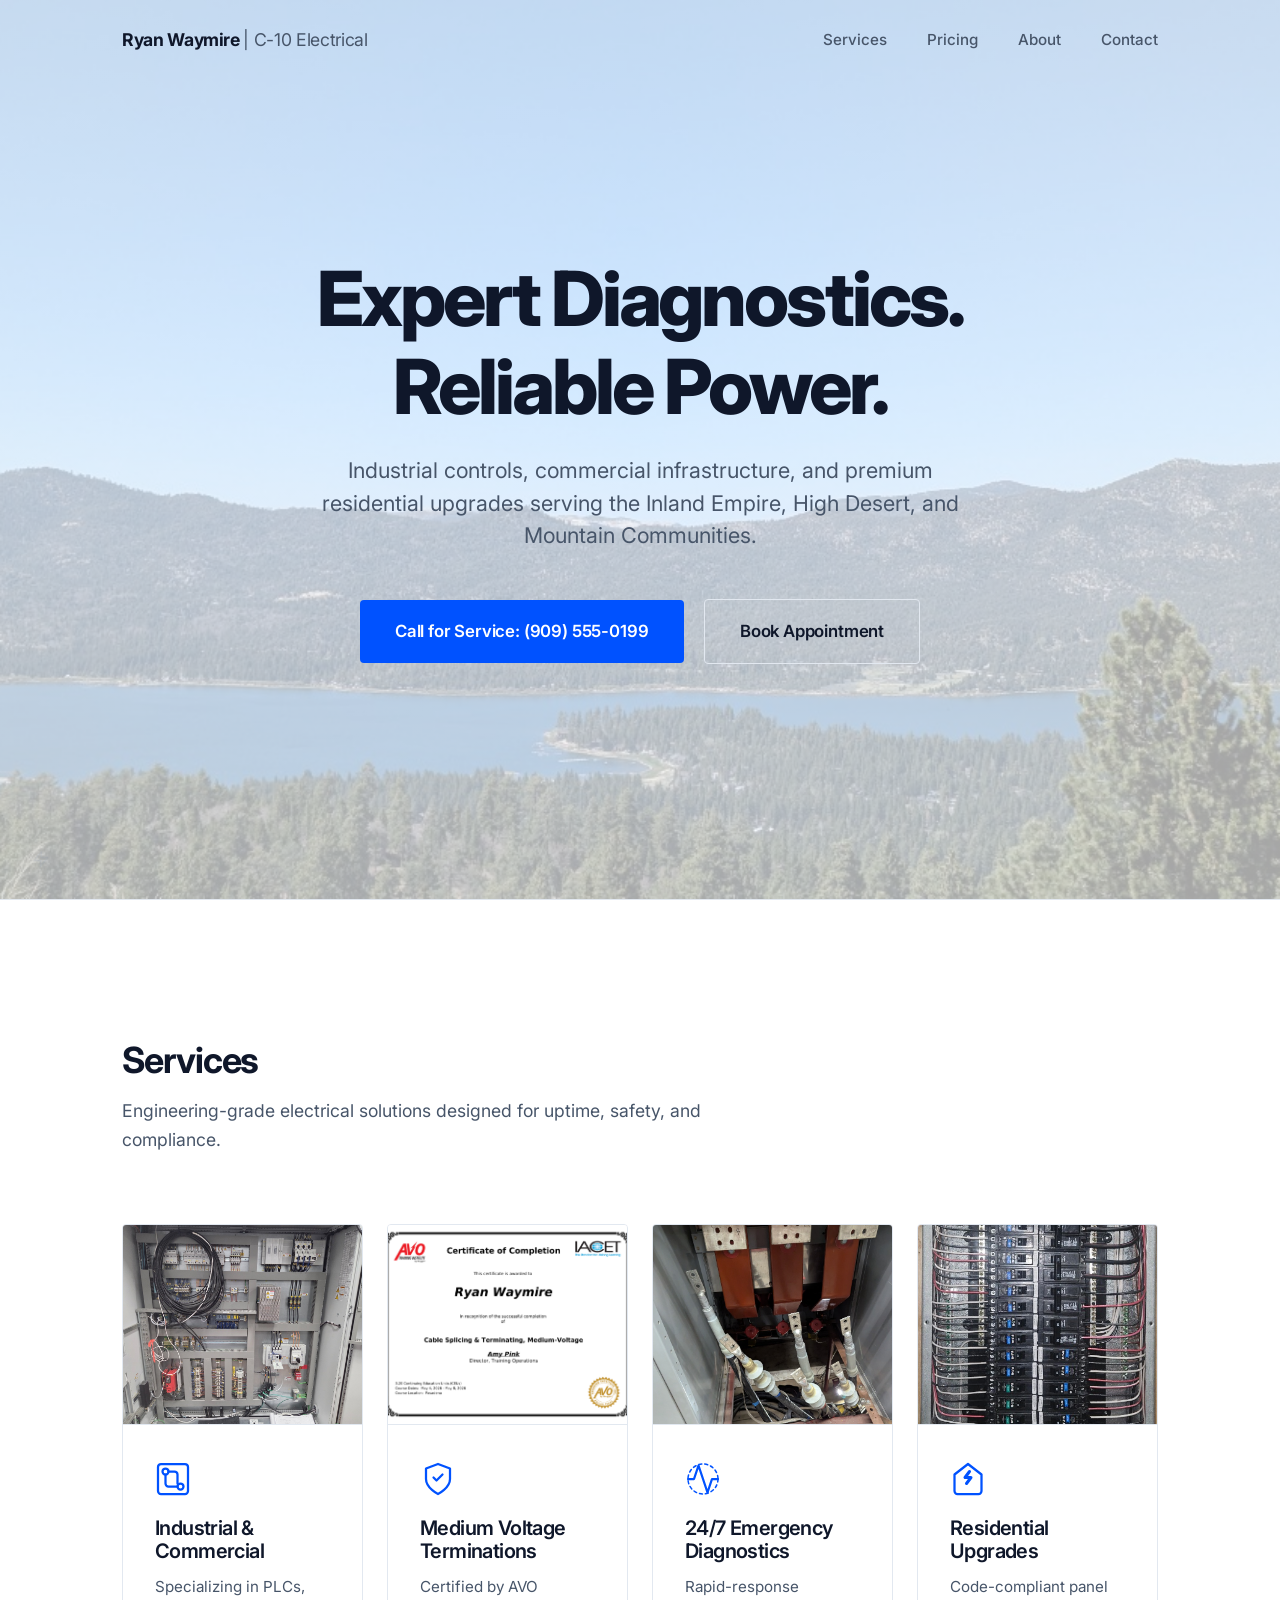
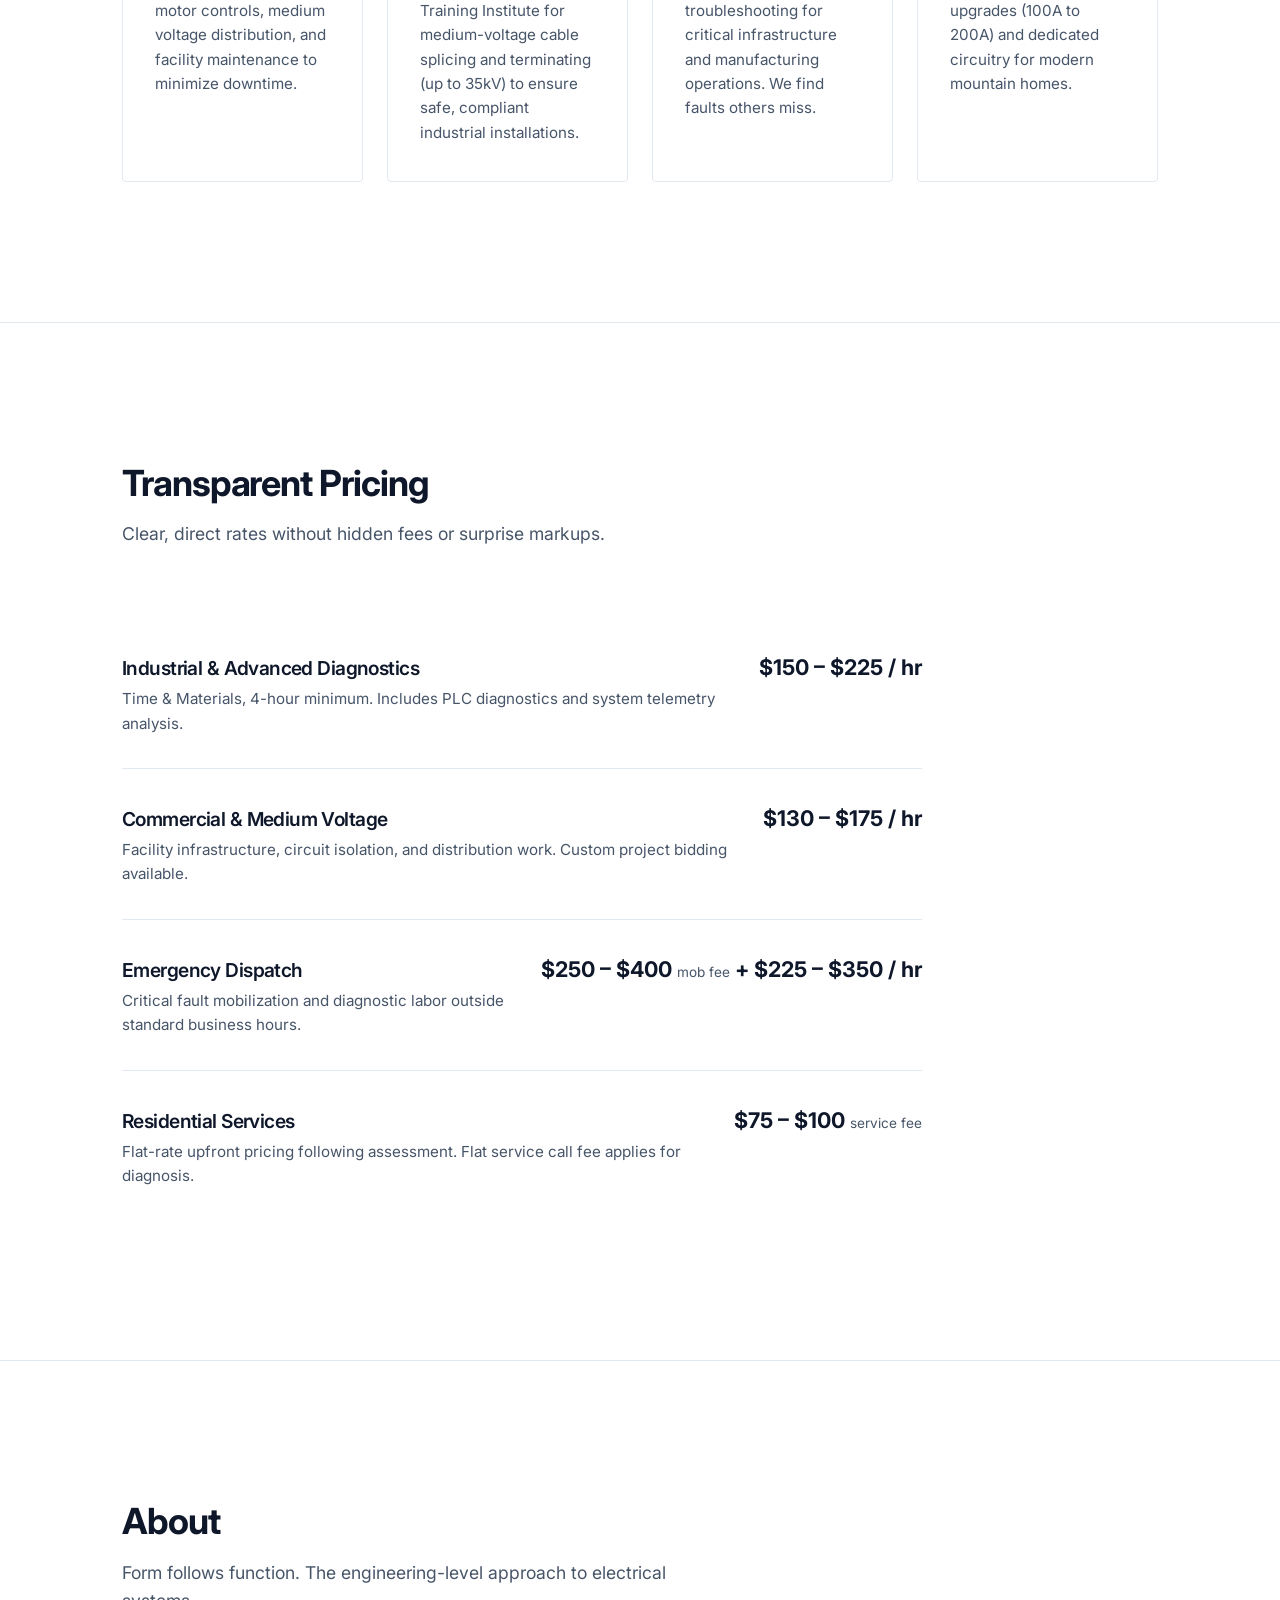
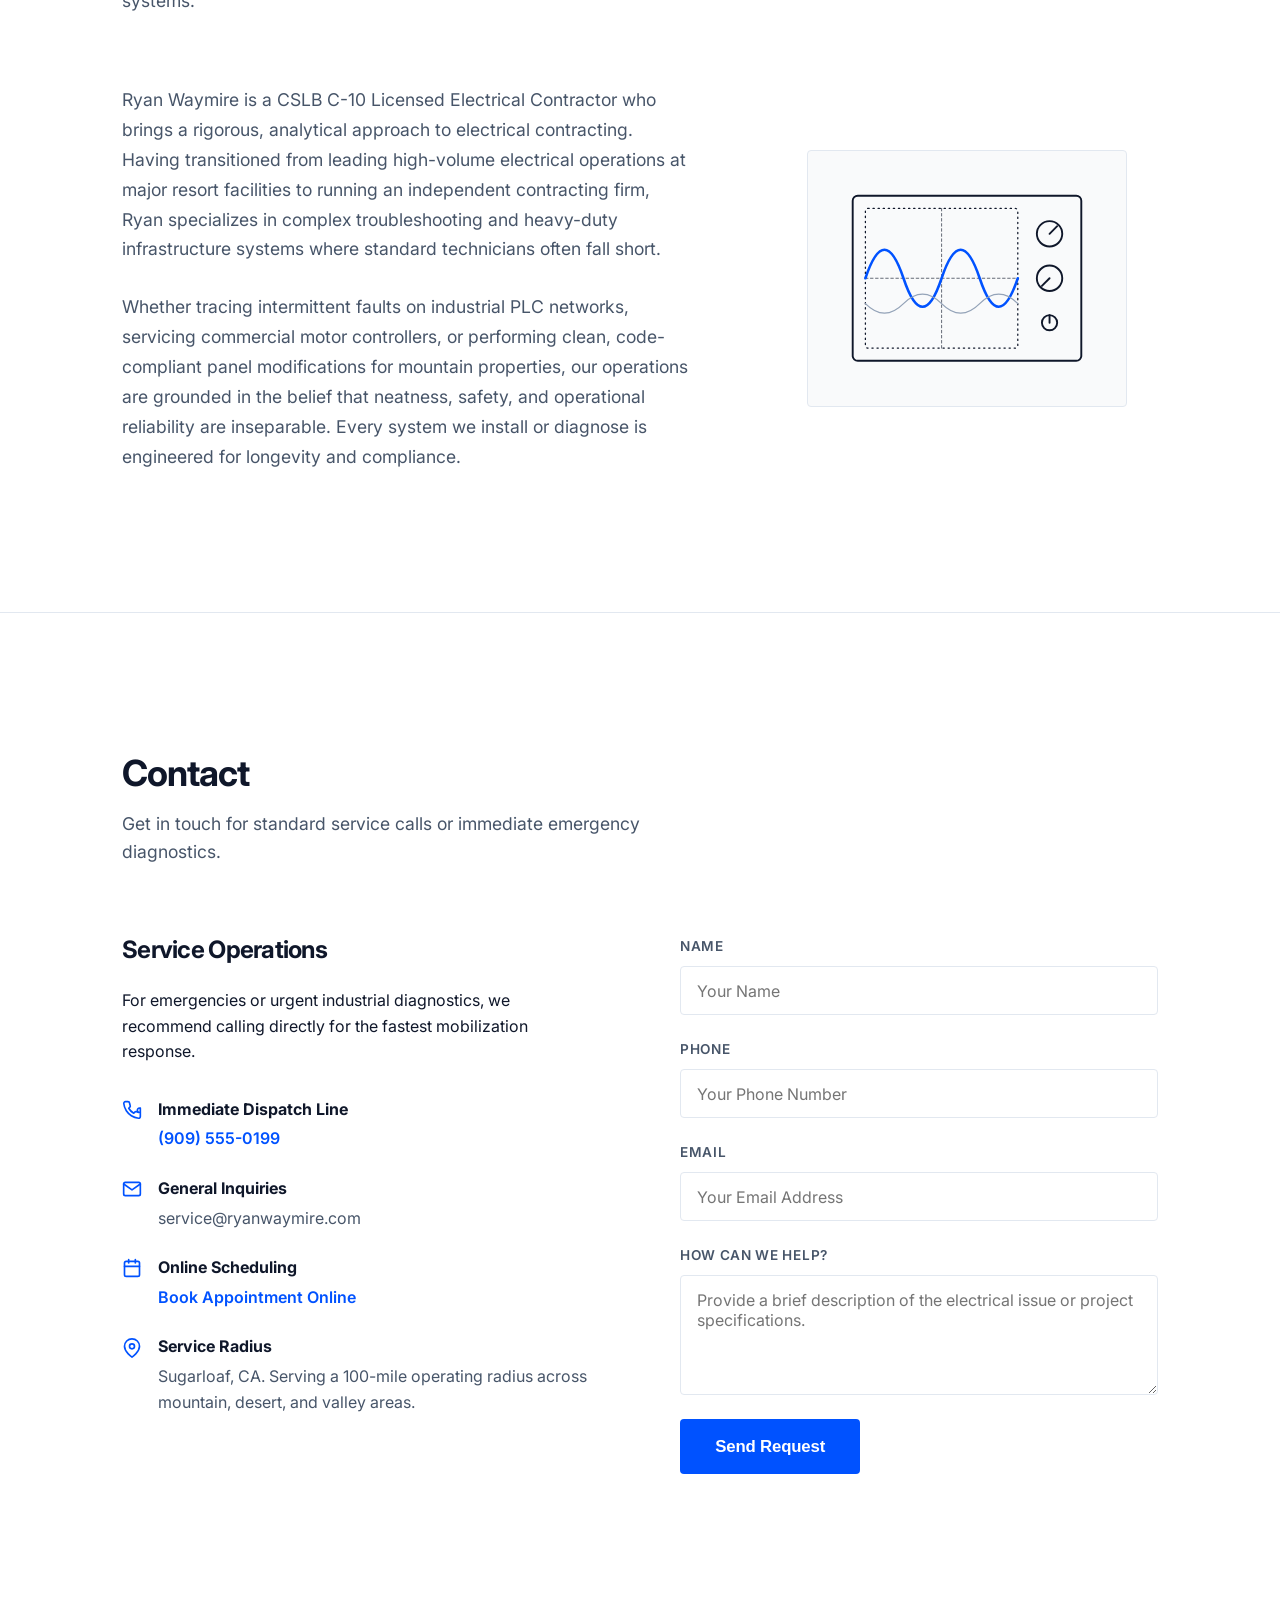
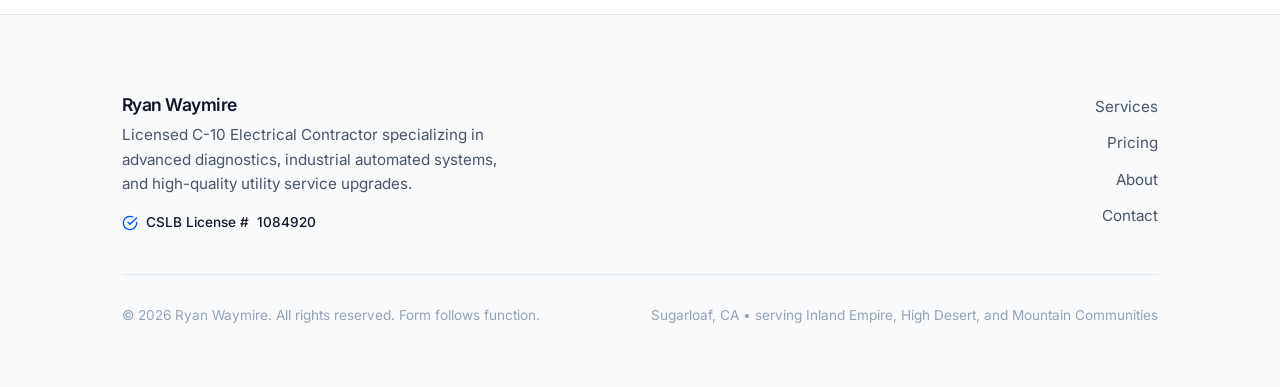
==== index.html @ 89c013ac "Initial commit of website files" ====
<!DOCTYPE html>
<html lang="en">
<head>
  <meta charset="UTF-8">
  <meta name="viewport" content="width=device-width, initial-scale=1.0">
  <title>Ryan Waymire | C-10 Licensed Electrical Contractor</title>
  <meta name="description" content="Expert electrical diagnostics, industrial controls, commercial infrastructure, and premium residential upgrades. Serving the Inland Empire, High Desert, and Mountain Communities.">
  <link rel="stylesheet" href="style.css?v=4">
  
  <!-- SEO & Performance Optimization -->
  <link rel="preconnect" href="https://fonts.googleapis.com">
  <link rel="preconnect" href="https://fonts.gstatic.com" crossorigin>
</head>
<body>

  <!-- Minimalist Sticky Header -->
  <header id="main-header">
    <div class="container header-container">
      <div class="logo">
        Ryan Waymire <span class="logo-sub">| C-10 Electrical</span>
      </div>
      
      <!-- Hamburger Menu for Mobile -->
      <button class="menu-toggle" id="mobile-menu-toggle" aria-label="Toggle Navigation Menu">
        <span></span>
        <span></span>
        <span></span>
      </button>

      <!-- Navigation Links -->
      <nav>
        <ul class="nav-links" id="nav-menu">
          <li><a href="#services">Services</a></li>
          <li><a href="#pricing">Pricing</a></li>
          <li><a href="#about">About</a></li>
          <li><a href="#contact">Contact</a></li>
        </ul>
      </nav>
    </div>
  </header>

  <main>
    <!-- Hero Section (Above the Fold) -->
    <section class="hero" id="hero">
      <div class="container hero-content">
        <h1 id="hero-headline">Expert Diagnostics.<br>Reliable Power.</h1>
        <p id="hero-subheadline">Industrial controls, commercial infrastructure, and premium residential upgrades serving the Inland Empire, High Desert, and Mountain Communities.</p>
        <!-- Native tel: link for instant mobile call during outages -->
        <div class="hero-actions">
          <a href="tel:+19095550199" class="btn" id="hero-cta-btn">Call for Service: (909) 555-0199</a>
          <a href="https://calendly.com/ryanwaymire" target="_blank" rel="noopener" class="btn btn-secondary" id="hero-booking-btn">Book Appointment</a>
        </div>
      </div>
    </section>

    <!-- Services Section -->
    <section id="services">
      <div class="container">
        <div class="section-header">
          <h2>Services</h2>
          <p>Engineering-grade electrical solutions designed for uptime, safety, and compliance.</p>
        </div>
        
        <div class="services-grid">
          <!-- Column 1: Industrial & Commercial -->
          <div class="service-card">
            <div class="service-card-img" style="background-image: url('industrial.jpg?v=3');" aria-label="Neat wiring inside an industrial electrical cabinet"></div>
            <div class="service-card-body">
              <div class="service-icon" aria-hidden="true">
                <svg xmlns="http://www.w3.org/2000/svg" viewBox="0 0 24 24" fill="none" stroke="currentColor" stroke-linecap="round" stroke-linejoin="round">
                  <rect x="2" y="2" width="20" height="20" rx="2" ry="2"></rect>
                  <circle cx="7" cy="7" r="2"></circle>
                  <circle cx="17" cy="17" r="2"></circle>
                  <path d="M9 7h4a2 2 0 0 1 2 2v6"></path>
                  <path d="M7 9v6a2 2 0 0 0 2 2h6"></path>
                </svg>
              </div>
              <h3 id="srv-ind-title">Industrial & Commercial</h3>
              <p id="srv-ind-desc">Specializing in PLCs, motor controls, medium voltage distribution, and facility maintenance to minimize downtime.</p>
            </div>
          </div>

          <!-- Column 2: Medium Voltage Terminations -->
          <div class="service-card">
            <div class="service-card-img" style="background-image: url('certificate.png?v=1');" aria-label="AVO Training Institute Certificate of Completion awarded to Ryan Waymire for Cable Splicing and Terminating, Medium Voltage"></div>
            <div class="service-card-body">
              <div class="service-icon" aria-hidden="true">
                <svg xmlns="http://www.w3.org/2000/svg" viewBox="0 0 24 24" fill="none" stroke="currentColor" stroke-linecap="round" stroke-linejoin="round">
                  <path d="M12 22s8-4 8-10V5l-8-3-8 3v7c0 6 8 10 8 10z"></path>
                  <polyline points="9 11 11 13 15 9"></polyline>
                </svg>
              </div>
              <h3 id="srv-mv-title">Medium Voltage Terminations</h3>
              <p id="srv-mv-desc">Certified by AVO Training Institute for medium-voltage cable splicing and terminating (up to 35kV) to ensure safe, compliant industrial installations.</p>
            </div>
          </div>

          <!-- Column 3: 24/7 Emergency Diagnostics -->
          <div class="service-card">
            <div class="service-card-img" style="background-image: url('cables.jpg?v=3');" aria-label="Utility power line and medium voltage cable infrastructure"></div>
            <div class="service-card-body">
              <div class="service-icon" aria-hidden="true">
                <svg xmlns="http://www.w3.org/2000/svg" viewBox="0 0 24 24" fill="none" stroke="currentColor" stroke-linecap="round" stroke-linejoin="round">
                  <path d="M22 12h-4l-3 9L9 3l-3 9H2"></path>
                  <circle cx="12" cy="12" r="10" stroke-dasharray="2 2" stroke-width="1"></circle>
                </svg>
              </div>
              <h3 id="srv-em-title">24/7 Emergency Diagnostics</h3>
              <p id="srv-em-desc">Rapid-response troubleshooting for critical infrastructure and manufacturing operations. We find faults others miss.</p>
            </div>
          </div>

          <!-- Column 4: Residential Upgrades -->
          <div class="service-card">
            <div class="service-card-img" style="background-image: url('panel.jpg?v=4');" aria-label="Modern residential breaker panel upgrades"></div>
            <div class="service-card-body">
              <div class="service-icon" aria-hidden="true">
                <svg xmlns="http://www.w3.org/2000/svg" viewBox="0 0 24 24" fill="none" stroke="currentColor" stroke-linecap="round" stroke-linejoin="round">
                  <path d="M3 9l9-7 9 7v11a2 2 0 0 1-2 2H5a2 2 0 0 1-2-2z"></path>
                  <path d="M13 7l-3 4h4l-3 4" stroke-width="2"></path>
                </svg>
              </div>
              <h3 id="srv-res-title">Residential Upgrades</h3>
              <p id="srv-res-desc">Code-compliant panel upgrades (100A to 200A) and dedicated circuitry for modern mountain homes.</p>
            </div>
          </div>
        </div>
      </div>
    </section>

    <!-- Transparent Pricing Section -->
    <section id="pricing">
      <div class="container">
        <div class="section-header">
          <h2>Transparent Pricing</h2>
          <p>Clear, direct rates without hidden fees or surprise markups.</p>
        </div>
        
        <div class="pricing-container">
          <div class="pricing-table">
            
            <div class="pricing-row">
              <div class="pricing-info">
                <h3 class="pricing-title">Industrial & Advanced Diagnostics</h3>
                <p class="pricing-details" id="p-ind-details">Time & Materials, 4-hour minimum. Includes PLC diagnostics and system telemetry analysis.</p>
              </div>
              <div class="pricing-rate" id="p-ind-rate">$150 – $225 / hr</div>
            </div>

            <div class="pricing-row">
              <div class="pricing-info">
                <h3 class="pricing-title">Commercial & Medium Voltage</h3>
                <p class="pricing-details" id="p-com-details">Facility infrastructure, circuit isolation, and distribution work. Custom project bidding available.</p>
              </div>
              <div class="pricing-rate" id="p-com-rate">$130 – $175 / hr</div>
            </div>

            <div class="pricing-row">
              <div class="pricing-info">
                <h3 class="pricing-title">Emergency Dispatch</h3>
                <p class="pricing-details" id="p-em-details">Critical fault mobilization and diagnostic labor outside standard business hours.</p>
              </div>
              <div class="pricing-rate" id="p-em-rate">$250 – $400 <span style="font-size:0.85rem; font-weight:normal; color:var(--text-secondary);">mob fee</span> + $225 – $350 / hr</div>
            </div>

            <div class="pricing-row">
              <div class="pricing-info">
                <h3 class="pricing-title">Residential Services</h3>
                <p class="pricing-details" id="p-res-details">Flat-rate upfront pricing following assessment. Flat service call fee applies for diagnosis.</p>
              </div>
              <div class="pricing-rate" id="p-res-rate">$75 – $100 <span style="font-size:0.85rem; font-weight:normal; color:var(--text-secondary);">service fee</span></div>
            </div>

          </div>
        </div>
      </div>
    </section>

    <!-- About Ryan Section -->
    <section id="about">
      <div class="container">
        <div class="section-header">
          <h2>About</h2>
          <p>Form follows function. The engineering-level approach to electrical systems.</p>
        </div>
        
        <div class="about-grid">
          <div class="about-content">
            <p id="about-p1">Ryan Waymire is a CSLB C-10 Licensed Electrical Contractor who brings a rigorous, analytical approach to electrical contracting. Having transitioned from leading high-volume electrical operations at major resort facilities to running an independent contracting firm, Ryan specializes in complex troubleshooting and heavy-duty infrastructure systems where standard technicians often fall short.</p>
            <p id="about-p2">Whether tracing intermittent faults on industrial PLC networks, servicing commercial motor controllers, or performing clean, code-compliant panel modifications for mountain properties, our operations are grounded in the belief that neatness, safety, and operational reliability are inseparable. Every system we install or diagnose is engineered for longevity and compliance.</p>
          </div>
          <div class="about-visual">
            <!-- Sleek minimalist digital oscilloscope vector graphic -->
            <svg class="about-svg" viewBox="0 0 200 150" fill="none" xmlns="http://www.w3.org/2000/svg" stroke="currentColor" stroke-linecap="round" stroke-linejoin="round" aria-label="Diagnostic oscilloscope graph displaying signal sine waves">
              <rect x="10" y="10" width="180" height="130" rx="4" stroke-width="1.5"></rect>
              <rect x="20" y="20" width="120" height="110" rx="2" stroke-width="1" stroke-dasharray="1 3"></rect>
              <line x1="20" y1="75" x2="140" y2="75" stroke-width="0.5" stroke-dasharray="2 2"></line>
              <line x1="80" y1="20" x2="80" y2="130" stroke-width="0.5" stroke-dasharray="2 2"></line>
              <!-- Primary electric blue wave -->
              <path d="M 20 75 Q 35 30 50 75 T 80 75 T 110 75 T 140 75" stroke="#0052ff" stroke-width="2" fill="none"></path>
              <!-- Secondary muted wave -->
              <path d="M 20 95 Q 35 110 50 95 T 80 95 T 110 95 T 140 95" stroke="#94a3b8" stroke-width="1" fill="none"></path>
              <!-- Dials on panel -->
              <circle cx="165" cy="40" r="10" stroke-width="1.5"></circle>
              <line x1="165" y1="40" x2="171" y2="34" stroke-width="1.5"></line>
              <circle cx="165" cy="75" r="10" stroke-width="1.5"></circle>
              <line x1="165" y1="75" x2="159" y2="81" stroke-width="1.5"></line>
              <circle cx="165" cy="110" r="6" stroke-width="1.5"></circle>
              <line x1="165" y1="110" x2="165" y2="104" stroke-width="1.5"></line>
            </svg>
          </div>
        </div>
      </div>
    </section>

    <!-- Contact Section -->
    <section id="contact">
      <div class="container">
        <div class="section-header">
          <h2>Contact</h2>
          <p>Get in touch for standard service calls or immediate emergency diagnostics.</p>
        </div>
        
        <div class="contact-grid">
          <div class="contact-info">
            <h3>Service Operations</h3>
            <p>For emergencies or urgent industrial diagnostics, we recommend calling directly for the fastest mobilization response.</p>
            
            <ul class="contact-meta">
              <li>
                <svg xmlns="http://www.w3.org/2000/svg" viewBox="0 0 24 24" fill="none" stroke="currentColor" stroke-width="2" stroke-linecap="round" stroke-linejoin="round">
                  <path d="M22 16.92v3a2 2 0 0 1-2.18 2 19.79 19.79 0 0 1-8.63-3.07 19.5 19.5 0 0 1-6-6 19.79 19.79 0 0 1-3.07-8.67A2 2 0 0 1 4.11 2h3a2 2 0 0 1 2 1.72 12.84 12.84 0 0 0 .7 2.81 2 2 0 0 1-.45 2.11L8.09 9.91a16 16 0 0 0 6 6l1.27-1.27a2 2 0 0 1 2.11-.45 12.84 12.84 0 0 0 2.81.7A2 2 0 0 1 22 9.75v7.17z"></path>
                </svg>
                <span>
                  <strong>Immediate Dispatch Line</strong>
                  <a href="tel:+19095550199" id="contact-phone-link" style="font-weight: 600; color: var(--accent);">(909) 555-0199</a>
                </span>
              </li>
              <li>
                <svg xmlns="http://www.w3.org/2000/svg" viewBox="0 0 24 24" fill="none" stroke="currentColor" stroke-width="2" stroke-linecap="round" stroke-linejoin="round">
                  <path d="M4 4h16c1.1 0 2 .9 2 2v12c0 1.1-.9 2-2 2H4c-1.1 0-2-.9-2-2V6c0-1.1.9-2 2-2z"></path>
                  <polyline points="22,6 12,13 2,6"></polyline>
                </svg>
                <span>
                  <strong>General Inquiries</strong>
                  <a href="mailto:service@ryanwaymire.com" id="contact-email-link">service@ryanwaymire.com</a>
                </span>
              </li>
              <li>
                <svg xmlns="http://www.w3.org/2000/svg" viewBox="0 0 24 24" fill="none" stroke="currentColor" stroke-width="2" stroke-linecap="round" stroke-linejoin="round" aria-hidden="true">
                  <rect x="3" y="4" width="18" height="18" rx="2" ry="2"></rect>
                  <line x1="16" y1="2" x2="16" y2="6"></line>
                  <line x1="8" y1="2" x2="8" y2="6"></line>
                  <line x1="3" y1="10" x2="21" y2="10"></line>
                </svg>
                <span>
                  <strong>Online Scheduling</strong>
                  <a href="https://calendly.com/ryanwaymire" target="_blank" rel="noopener" id="contact-booking-link" style="font-weight: 600; color: var(--accent);">Book Appointment Online</a>
                </span>
              </li>
              <li>
                <svg xmlns="http://www.w3.org/2000/svg" viewBox="0 0 24 24" fill="none" stroke="currentColor" stroke-width="2" stroke-linecap="round" stroke-linejoin="round">
                  <path d="M21 10c0 7-9 13-9 13s-9-6-9-13a9 9 0 0 1 18 0z"></path>
                  <circle cx="12" cy="10" r="3"></circle>
                </svg>
                <span>
                  <strong>Service Radius</strong>
                  Sugarloaf, CA. Serving a 100-mile operating radius across mountain, desert, and valley areas.
                </span>
              </li>
            </ul>
          </div>

          <div>
            <form class="contact-form" id="service-contact-form">
              <div class="form-group">
                <label for="form-name">Name</label>
                <input type="text" id="form-name" class="form-control" placeholder="Your Name" required>
              </div>
              <div class="form-group">
                <label for="form-phone">Phone</label>
                <input type="tel" id="form-phone" class="form-control" placeholder="Your Phone Number" required>
              </div>
              <div class="form-group">
                <label for="form-email">Email</label>
                <input type="email" id="form-email" class="form-control" placeholder="Your Email Address" required>
              </div>
              <div class="form-group">
                <label for="form-message">How can we help?</label>
                <textarea id="form-message" class="form-control" placeholder="Provide a brief description of the electrical issue or project specifications." required></textarea>
              </div>
              <button type="submit" class="btn" style="align-self: flex-start;">Send Request</button>
              <div id="form-feedback" style="display: none; padding: 1rem; border-radius: 4px; font-weight: 500; font-size: 0.95rem; margin-top: 1rem;"></div>
            </form>
          </div>
        </div>
      </div>
    </section>
  </main>

  <!-- Minimalist Footer Section -->
  <footer>
    <div class="container">
      <div class="footer-grid">
        <div class="footer-brand">
          <h4>Ryan Waymire</h4>
          <p>Licensed C-10 Electrical Contractor specializing in advanced diagnostics, industrial automated systems, and high-quality utility service upgrades.</p>
          <div class="footer-certs">
            <span class="footer-cert-item">
              <svg xmlns="http://www.w3.org/2000/svg" viewBox="0 0 24 24" fill="none" stroke="currentColor" stroke-width="2" stroke-linecap="round" stroke-linejoin="round" aria-hidden="true">
                <path d="M22 11.08V12a10 10 0 1 1-5.93-9.14"></path>
                <polyline points="22 4 12 14.01 9 11.01"></polyline>
              </svg>
              CSLB License # <span id="footer-license-num">1084920</span>
            </span>
          </div>
        </div>
        
        <div class="footer-links">
          <a href="#services">Services</a>
          <a href="#pricing">Pricing</a>
          <a href="#about">About</a>
          <a href="#contact">Contact</a>
        </div>
      </div>
      
      <div class="footer-bottom">
        <span>&copy; 2026 Ryan Waymire. All rights reserved. Form follows function.</span>
        <span>Sugarloaf, CA &bull; serving Inland Empire, High Desert, and Mountain Communities</span>
      </div>
    </div>
  </footer>

  <!-- Single-Page Scroll & Sticky Header Script -->
  <script>
    document.addEventListener('DOMContentLoaded', () => {
      // Sticky header class toggle
      const header = document.getElementById('main-header');
      const handleScroll = () => {
        if (window.scrollY > 40) {
          header.classList.add('scrolled');
        } else {
          header.classList.remove('scrolled');
        }
      };
      
      window.addEventListener('scroll', handleScroll);
      handleScroll(); // Check on initial load

      // Mobile menu toggle
      const menuToggle = document.getElementById('mobile-menu-toggle');
      const navMenu = document.getElementById('nav-menu');
      
      if (menuToggle && navMenu) {
        menuToggle.addEventListener('click', () => {
          menuToggle.classList.toggle('active');
          navMenu.classList.toggle('active');
        });

        // Close menu when clicking nav link
        const navLinks = navMenu.querySelectorAll('a');
        navLinks.forEach(link => {
          link.addEventListener('click', () => {
            menuToggle.classList.remove('active');
            navMenu.classList.remove('active');
          });
        });
      }

      // Contact Form client-side feedback
      const contactForm = document.getElementById('service-contact-form');
      const formFeedback = document.getElementById('form-feedback');

      if (contactForm && formFeedback) {
        contactForm.addEventListener('submit', (e) => {
          e.preventDefault();
          
          // Disable button during feedback
          const submitBtn = contactForm.querySelector('button[type="submit"]');
          submitBtn.disabled = true;
          submitBtn.textContent = 'Sending...';

          setTimeout(() => {
            formFeedback.style.display = 'block';
            formFeedback.style.backgroundColor = 'rgba(0, 82, 255, 0.08)';
            formFeedback.style.color = 'var(--accent)';
            formFeedback.style.border = '1px solid rgba(0, 82, 255, 0.2)';
            formFeedback.textContent = 'Thank you, Ryan will contact you shortly.';

            // Reset form fields
            contactForm.reset();
            submitBtn.disabled = false;
            submitBtn.textContent = 'Send Request';

            // Clear notice after 5 seconds
            setTimeout(() => {
              formFeedback.style.opacity = '0';
              formFeedback.style.transition = 'opacity 0.5s ease';
              setTimeout(() => {
                formFeedback.style.display = 'none';
                formFeedback.style.opacity = '1';
              }, 500);
            }, 5000);
          }, 800);
        });
      }

        // Fetch dynamic configuration from content.json
        fetch('/content.json')
          .then(res => {
            if (!res.ok) throw new Error("No custom configuration found.");
            return res.json();
          })
          .then(data => {
            if (data.general) {
              if (data.general.phone) {
                const telClean = data.general.phone.replace(/\D/g, '');
                const heroCta = document.getElementById('hero-cta-btn');
                if (heroCta) {
                  heroCta.href = `tel:+1${telClean}`;
                  heroCta.textContent = `Call for Service: ${data.general.phone}`;
                }
                const contactPhone = document.getElementById('contact-phone-link');
                if (contactPhone) {
                  contactPhone.href = `tel:+1${telClean}`;
                  contactPhone.textContent = data.general.phone;
                }
              }
              if (data.general.email) {
                const contactEmail = document.getElementById('contact-email-link');
                if (contactEmail) {
                  contactEmail.href = `mailto:${data.general.email}`;
                  contactEmail.textContent = data.general.email;
                }
              }
              if (data.general.license) {
                const footerLicense = document.getElementById('footer-license-num');
                if (footerLicense) {
                  footerLicense.textContent = data.general.license;
                }
              }
              if (data.general.calendly) {
                const heroBooking = document.getElementById('hero-booking-btn');
                if (heroBooking) {
                  heroBooking.href = data.general.calendly;
                }
                const contactBooking = document.getElementById('contact-booking-link');
                if (contactBooking) {
                  contactBooking.href = data.general.calendly;
                }
              }
            }

            if (data.hero) {
              if (data.hero.headline) {
                document.getElementById('hero-headline').innerHTML = data.hero.headline.replace(/\n/g, '<br>');
              }
              if (data.hero.subheadline) {
                document.getElementById('hero-subheadline').textContent = data.hero.subheadline;
              }
            }

            if (data.services) {
              if (data.services.industrial) {
                if (data.services.industrial.title) document.getElementById('srv-ind-title').textContent = data.services.industrial.title;
                if (data.services.industrial.desc) document.getElementById('srv-ind-desc').textContent = data.services.industrial.desc;
              }
              if (data.services.mv) {
                if (data.services.mv.title) document.getElementById('srv-mv-title').textContent = data.services.mv.title;
                if (data.services.mv.desc) document.getElementById('srv-mv-desc').textContent = data.services.mv.desc;
              }
              if (data.services.emergency) {
                if (data.services.emergency.title) document.getElementById('srv-em-title').textContent = data.services.emergency.title;
                if (data.services.emergency.desc) document.getElementById('srv-em-desc').textContent = data.services.emergency.desc;
              }
              if (data.services.residential) {
                if (data.services.residential.title) document.getElementById('srv-res-title').textContent = data.services.residential.title;
                if (data.services.residential.desc) document.getElementById('srv-res-desc').textContent = data.services.residential.desc;
              }
            }

            if (data.pricing) {
              if (data.pricing.industrial) {
                if (data.pricing.industrial.details) document.getElementById('p-ind-details').textContent = data.pricing.industrial.details;
                if (data.pricing.industrial.rate) {
                  document.getElementById('p-ind-rate').textContent = data.pricing.industrial.rate;
                }
              }
              if (data.pricing.commercial) {
                if (data.pricing.commercial.details) document.getElementById('p-com-details').textContent = data.pricing.commercial.details;
                if (data.pricing.commercial.rate) {
                  document.getElementById('p-com-rate').textContent = data.pricing.commercial.rate;
                }
              }
              if (data.pricing.emergency) {
                if (data.pricing.emergency.details) document.getElementById('p-em-details').textContent = data.pricing.emergency.details;
                if (data.pricing.emergency.rate) {
                  document.getElementById('p-em-rate').textContent = data.pricing.emergency.rate;
                }
              }
              if (data.pricing.residential) {
                if (data.pricing.residential.details) document.getElementById('p-res-details').textContent = data.pricing.residential.details;
                if (data.pricing.residential.rate) {
                  document.getElementById('p-res-rate').textContent = data.pricing.residential.rate;
                }
              }
            }

            if (data.about) {
              if (data.about.p1) document.getElementById('about-p1').textContent = data.about.p1;
              if (data.about.p2) document.getElementById('about-p2').textContent = data.about.p2;
            }
          })
          .catch(err => console.log(err.message));
      });
    </script>
    <!-- Hidden admin entry shortcut -->
    <a href="/admin.html" class="admin-shortcut" aria-label="Administrative Portal">
      <svg xmlns="http://www.w3.org/2000/svg" viewBox="0 0 24 24" fill="none" stroke="currentColor" stroke-width="2" stroke-linecap="round" stroke-linejoin="round" width="18" height="18">
        <polygon points="13 2 3 14 12 14 11 22 21 10 12 10 13 2"></polygon>
      </svg>
    </a>
  </body>
</html>
---- style.css ----
@import url('https://fonts.googleapis.com/css2?family=Inter:wght@300;400;500;600;700;800&display=swap');

:root {
  --bg-primary: #ffffff;
  --bg-secondary: #f9fafb;
  --text-primary: #0f172a;
  --text-secondary: #475569;
  --text-muted: #94a3b8;
  --accent: #0052ff; /* High-contrast Electric Blue */
  --accent-hover: #0040c7;
  --border-color: #e2e8f0;
  --max-width: 1100px;
  
  --font-sans: 'Inter', -apple-system, BlinkMacSystemFont, "Segoe UI", Roboto, Helvetica, Arial, sans-serif;
}

/* Reset and base styles */
* {
  box-sizing: border-box;
  margin: 0;
  padding: 0;
}

html {
  scroll-behavior: smooth;
  scroll-padding-top: 80px; /* offset for sticky header */
}

body {
  font-family: var(--font-sans);
  background-color: var(--bg-primary);
  color: var(--text-primary);
  line-height: 1.6;
  -webkit-font-smoothing: antialiased;
  -moz-osx-font-smoothing: grayscale;
}

/* Typography */
h1, h2, h3, h4 {
  font-weight: 700;
  line-height: 1.15;
  letter-spacing: -0.03em;
  color: var(--text-primary);
}

a {
  color: inherit;
  text-decoration: none;
  transition: color 0.2s ease, opacity 0.2s ease;
}

/* Container */
.container {
  width: 100%;
  max-width: var(--max-width);
  margin: 0 auto;
  padding: 0 2rem;
}

/* Sticky Header */
header {
  position: fixed;
  top: 0;
  left: 0;
  width: 100%;
  z-index: 100;
  border-bottom: 1px solid transparent;
  background-color: rgba(255, 255, 255, 0);
  transition: background-color 0.3s ease, border-color 0.3s ease, backdrop-filter 0.3s ease;
}

header.scrolled {
  background-color: rgba(255, 255, 255, 0.85);
  backdrop-filter: blur(12px);
  -webkit-backdrop-filter: blur(12px);
  border-bottom: 1px solid var(--border-color);
}

.header-container {
  display: flex;
  justify-content: space-between;
  align-items: center;
  height: 80px;
  transition: height 0.3s ease;
}

header.scrolled .header-container {
  height: 70px;
}

.logo {
  font-weight: 700;
  font-size: 1.1rem;
  letter-spacing: -0.02em;
}

.logo-sub {
  font-weight: 400;
  color: var(--text-secondary);
}

.nav-links {
  display: flex;
  gap: 2.5rem;
  list-style: none;
}

.nav-links a {
  font-size: 0.95rem;
  font-weight: 500;
  color: var(--text-secondary);
}

.nav-links a:hover {
  color: var(--text-primary);
}

/* Mobile Menu Toggle */
.menu-toggle {
  display: none;
  background: none;
  border: none;
  cursor: pointer;
  padding: 0.5rem;
  z-index: 110;
}

.menu-toggle span {
  display: block;
  width: 22px;
  height: 2px;
  background-color: var(--text-primary);
  margin: 5px 0;
  transition: transform 0.2s ease, opacity 0.2s ease;
}

/* Hero Section */
.hero {
  min-height: 100vh;
  display: flex;
  align-items: center;
  padding-top: 100px;
  padding-bottom: 80px;
  background-image: linear-gradient(rgba(255, 255, 255, 0.65), rgba(255, 255, 255, 0.65)), url('bigbear.jpg?v=3');
  background-size: cover;
  background-position: center;
}

.hero-content {
  max-width: 800px;
  margin: 0 auto;
  text-align: center;
}

.hero h1 {
  font-size: clamp(3rem, 7vw, 4.75rem);
  font-weight: 800;
  margin-bottom: 1.5rem;
  letter-spacing: -0.04em;
}

.hero p {
  font-size: clamp(1.1rem, 2.5vw, 1.35rem);
  color: var(--text-secondary);
  margin-bottom: 3rem;
  max-width: 680px;
  margin-left: auto;
  margin-right: auto;
  font-weight: 400;
  line-height: 1.5;
}

/* Buttons */
.btn {
  display: inline-flex;
  align-items: center;
  justify-content: center;
  background-color: var(--accent);
  color: #ffffff;
  padding: 1.1rem 2.2rem;
  font-size: 1.05rem;
  font-weight: 600;
  border-radius: 4px;
  transition: background-color 0.2s ease, transform 0.1s ease;
  border: none;
  cursor: pointer;
  letter-spacing: -0.01em;
}

.btn:hover {
  background-color: var(--accent-hover);
}

.btn:active {
  transform: scale(0.98);
}

.btn-secondary {
  background-color: transparent;
  color: var(--text-primary);
  border: 1px solid var(--border-color);
}

.btn-secondary:hover {
  background-color: var(--bg-secondary);
  border-color: var(--text-primary);
}

.hero-actions {
  display: flex;
  gap: 1.25rem;
  justify-content: center;
  align-items: center;
  flex-wrap: wrap;
}

/* Section Common */
section {
  padding: 140px 0;
  border-bottom: 1px solid var(--border-color);
}

section:last-of-type {
  border-bottom: none;
}

.section-header {
  margin-bottom: 70px;
  max-width: 600px;
}

.section-header h2 {
  font-size: 2.25rem;
  margin-bottom: 1rem;
}

.section-header p {
  color: var(--text-secondary);
  font-size: 1.1rem;
}

/* Services Section */
.services-grid {
  display: grid;
  grid-template-columns: repeat(4, 1fr);
  gap: 1.5rem;
}

@media (max-width: 1024px) {
  .services-grid {
    grid-template-columns: repeat(2, 1fr);
    gap: 2rem;
  }
}

.service-card {
  display: flex;
  flex-direction: column;
  align-items: flex-start;
  border: 1px solid var(--border-color);
  border-radius: 4px;
  overflow: hidden;
  background-color: var(--bg-primary);
  transition: transform 0.2s ease, box-shadow 0.2s ease;
}

.service-card:hover {
  transform: translateY(-4px);
  box-shadow: 0 12px 24px rgba(0, 0, 0, 0.04);
}

.service-card-img {
  width: 100%;
  height: 200px;
  background-size: cover;
  background-position: center;
  border-bottom: 1px solid var(--border-color);
}

.service-card-body {
  padding: 2.25rem 2rem;
  display: flex;
  flex-direction: column;
  align-items: flex-start;
}

.service-icon {
  margin-bottom: 1.25rem;
  color: var(--accent);
  display: flex;
  align-items: center;
  justify-content: center;
}

.service-icon svg {
  width: 36px;
  height: 36px;
  stroke-width: 1.5px;
}

.service-card h3 {
  font-size: 1.25rem;
  margin-bottom: 0.75rem;
  font-weight: 600;
}

.service-card p {
  color: var(--text-secondary);
  font-size: 0.95rem;
  line-height: 1.6;
}

/* Pricing Section */
.pricing-container {
  max-width: 800px;
  margin-top: 2rem;
}

.pricing-table {
  width: 100%;
  border-collapse: collapse;
}

.pricing-row {
  display: flex;
  justify-content: space-between;
  align-items: baseline;
  padding: 2rem 0;
  border-bottom: 1px solid var(--border-color);
}

.pricing-row:last-child {
  border-bottom: none;
}

.pricing-info {
  flex: 1;
  padding-right: 2rem;
}

.pricing-title {
  font-size: 1.2rem;
  font-weight: 600;
  margin-bottom: 0.5rem;
}

.pricing-details {
  color: var(--text-secondary);
  font-size: 0.95rem;
}

.pricing-rate {
  font-size: 1.35rem;
  font-weight: 700;
  white-space: nowrap;
  text-align: right;
}

/* About Section */
.about-grid {
  display: grid;
  grid-template-columns: 1.2fr 0.8fr;
  gap: 5rem;
  align-items: center;
}

.about-content p {
  color: var(--text-secondary);
  font-size: 1.1rem;
  margin-bottom: 1.75rem;
  line-height: 1.7;
}

.about-content p:last-child {
  margin-bottom: 0;
}

.about-visual {
  display: flex;
  justify-content: center;
  align-items: center;
}

/* Clean vector oscilloscope/schematic representation */
.about-svg {
  width: 100%;
  max-width: 320px;
  height: auto;
  border: 1px solid var(--border-color);
  background: var(--bg-secondary);
  border-radius: 4px;
  padding: 2rem;
}

/* Contact Section */
.contact-grid {
  display: grid;
  grid-template-columns: 1fr 1fr;
  gap: 5rem;
}

.contact-info h3 {
  font-size: 1.5rem;
  margin-bottom: 1.5rem;
}

.contact-meta {
  list-style: none;
  margin-top: 2rem;
}

.contact-meta li {
  margin-bottom: 1.5rem;
  display: flex;
  align-items: flex-start;
  gap: 1rem;
}

.contact-meta svg {
  width: 20px;
  height: 20px;
  margin-top: 0.2rem;
  color: var(--accent);
  flex-shrink: 0;
}

.contact-meta span {
  color: var(--text-secondary);
}

.contact-meta strong {
  color: var(--text-primary);
  display: block;
  margin-bottom: 0.25rem;
}

/* Form Styling */
.contact-form {
  display: flex;
  flex-direction: column;
  gap: 1.5rem;
}

.form-group {
  display: flex;
  flex-direction: column;
  gap: 0.5rem;
}

.form-group label {
  font-size: 0.85rem;
  font-weight: 600;
  text-transform: uppercase;
  letter-spacing: 0.05em;
  color: var(--text-secondary);
}

.form-control {
  font-family: inherit;
  font-size: 1rem;
  padding: 0.85rem 1rem;
  border: 1px solid var(--border-color);
  background-color: var(--bg-primary);
  border-radius: 4px;
  color: var(--text-primary);
  transition: border-color 0.2s ease, box-shadow 0.2s ease;
}

.form-control:focus {
  outline: none;
  border-color: var(--accent);
  box-shadow: 0 0 0 3px rgba(0, 82, 255, 0.1);
}

textarea.form-control {
  min-height: 120px;
  resize: vertical;
}

/* Footer */
footer {
  background-color: var(--bg-secondary);
  padding: 80px 0 60px 0;
  border-top: 1px solid var(--border-color);
  font-size: 0.95rem;
  color: var(--text-secondary);
}

.footer-grid {
  display: grid;
  grid-template-columns: 2fr 1fr;
  gap: 4rem;
  margin-bottom: 40px;
}

.footer-brand h4 {
  font-size: 1.1rem;
  font-weight: 600;
  margin-bottom: 0.5rem;
  color: var(--text-primary);
}

.footer-brand p {
  max-width: 400px;
  margin-bottom: 1rem;
}

.footer-certs {
  display: flex;
  flex-wrap: wrap;
  gap: 1.5rem;
  font-size: 0.85rem;
  font-weight: 500;
  color: var(--text-primary);
}

.footer-cert-item {
  display: flex;
  align-items: center;
  gap: 0.5rem;
}

.footer-cert-item svg {
  width: 16px;
  height: 16px;
  color: var(--accent);
}

.footer-links {
  display: flex;
  flex-direction: column;
  gap: 0.75rem;
  align-items: flex-end;
}

.footer-bottom {
  border-top: 1px solid var(--border-color);
  padding-top: 30px;
  display: flex;
  justify-content: space-between;
  align-items: center;
  font-size: 0.85rem;
  color: var(--text-muted);
}

/* Responsive Styles */
@media (max-width: 1024px) {
  section {
    padding: 100px 0;
  }
  
  .about-grid, .contact-grid {
    gap: 3.5rem;
  }
}

@media (max-width: 768px) {
  header {
    border-bottom: 1px solid var(--border-color);
    background-color: rgba(255, 255, 255, 0.95);
    backdrop-filter: blur(12px);
    -webkit-backdrop-filter: blur(12px);
  }

  .header-container {
    height: 70px;
  }
  
  .menu-toggle {
    display: block;
  }

  /* Hamburger Active Animation */
  .menu-toggle.active span:nth-child(1) {
    transform: translateY(7px) rotate(45deg);
  }
  .menu-toggle.active span:nth-child(2) {
    opacity: 0;
  }
  .menu-toggle.active span:nth-child(3) {
    transform: translateY(-7px) rotate(-45deg);
  }

  .nav-links {
    position: fixed;
    top: 70px;
    left: 0;
    width: 100%;
    height: calc(100vh - 70px);
    background-color: var(--bg-primary);
    flex-direction: column;
    align-items: center;
    justify-content: center;
    gap: 2.5rem;
    transform: translateY(-100%);
    opacity: 0;
    transition: transform 0.3s cubic-bezier(0.16, 1, 0.3, 1), opacity 0.2s ease;
    z-index: 99;
    border-top: 1px solid var(--border-color);
  }

  .nav-links.active {
    transform: translateY(0);
    opacity: 1;
  }

  .nav-links a {
    font-size: 1.25rem;
    font-weight: 600;
  }

  .hero {
    padding-top: 120px;
  }

  .services-grid {
    grid-template-columns: 1fr;
    gap: 3rem;
  }

  .pricing-row {
    flex-direction: column;
    gap: 0.5rem;
  }

  .pricing-rate {
    text-align: left;
  }

  .about-grid, .contact-grid {
    grid-template-columns: 1fr;
    gap: 4rem;
  }

  .about-visual {
    order: -1;
  }

  .about-svg {
    max-width: 260px;
  }

  .footer-grid {
    grid-template-columns: 1fr;
    gap: 2.5rem;
  }

  .footer-links {
    align-items: flex-start;
  }

  .footer-bottom {
    flex-direction: column;
    gap: 1rem;
    align-items: flex-start;
  }
}

/* Admin Shortcut Icon */
.admin-shortcut {
  position: fixed;
  bottom: 24px;
  left: 24px;
  z-index: 999;
  color: var(--text-muted);
  opacity: 0.15;
  transition: opacity 0.25s ease, color 0.25s ease, transform 0.2s ease;
  display: flex;
  align-items: center;
  justify-content: center;
  padding: 8px;
  border-radius: 50%;
  background-color: transparent;
}

.admin-shortcut:hover {
  opacity: 0.9;
  color: var(--accent);
  transform: scale(1.1);
}

@media (max-width: 768px) {
  .admin-shortcut {
    bottom: 16px;
    left: 16px;
  }
}
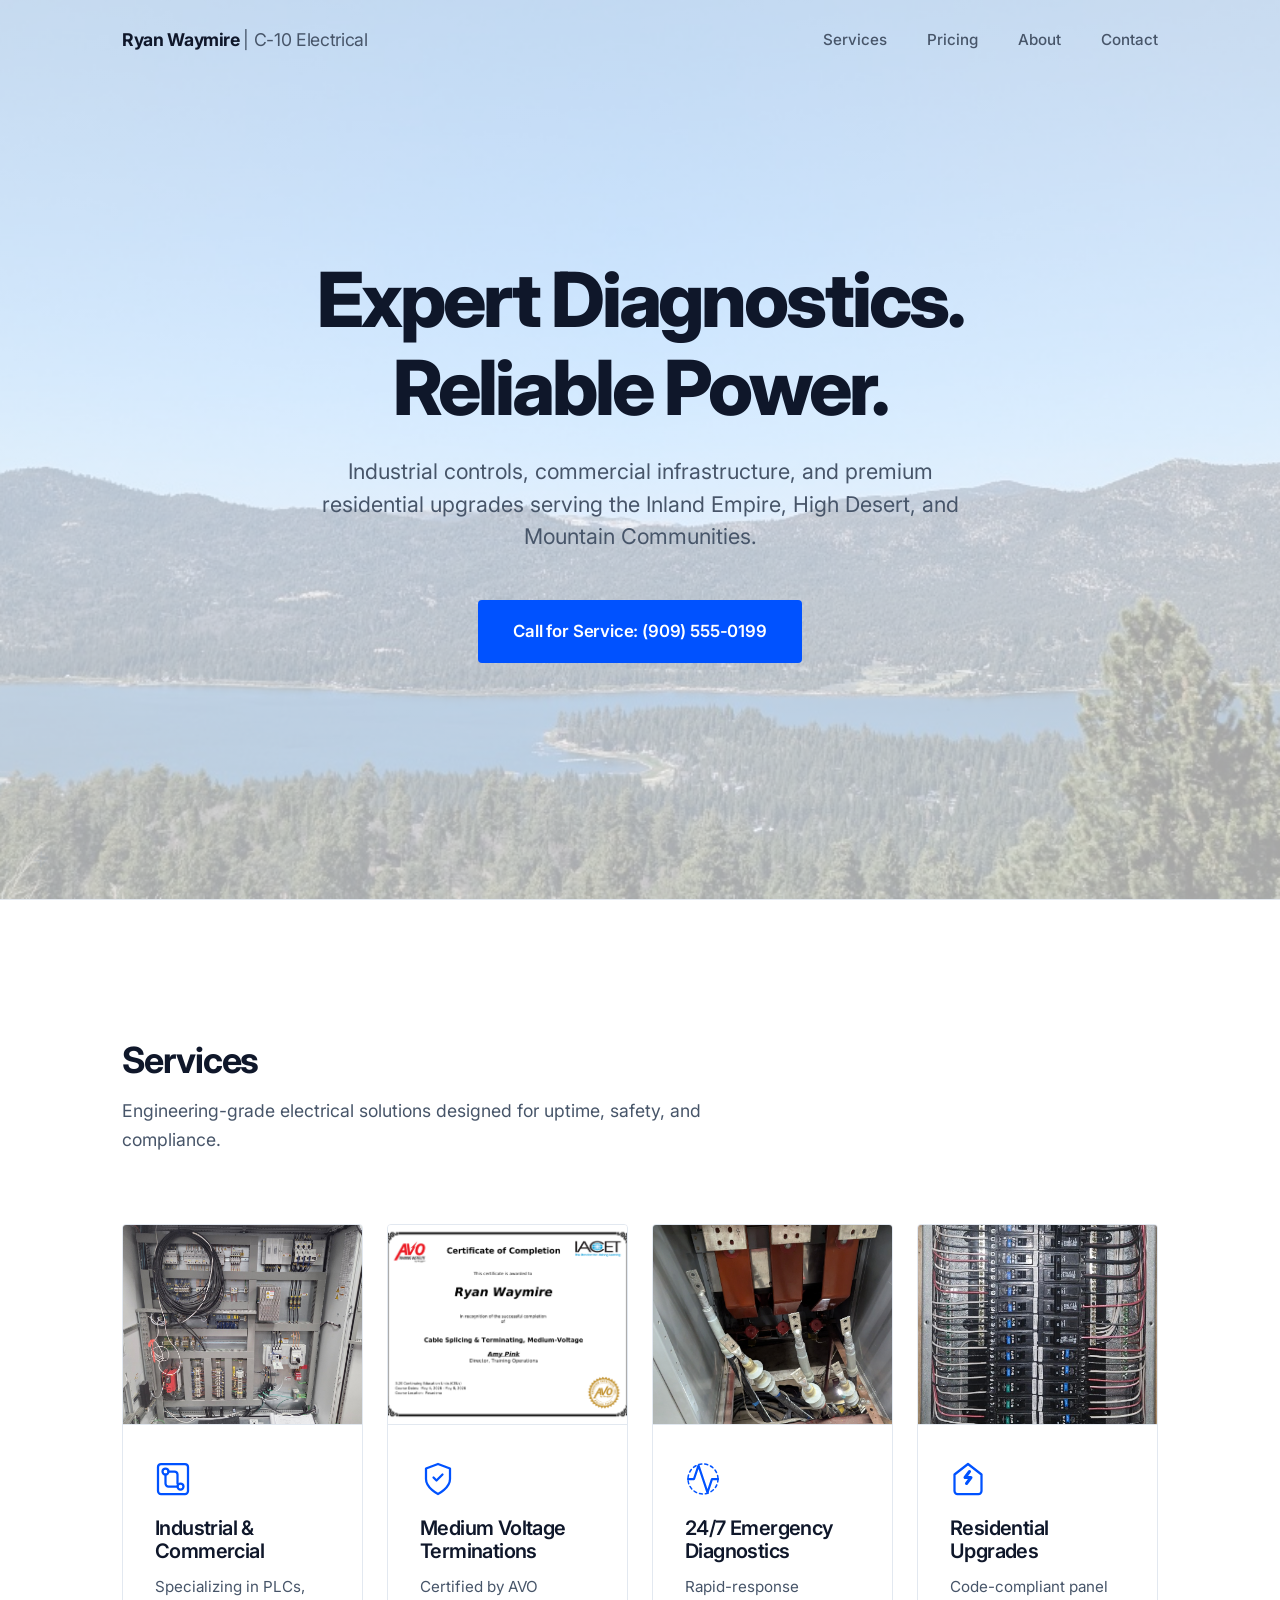
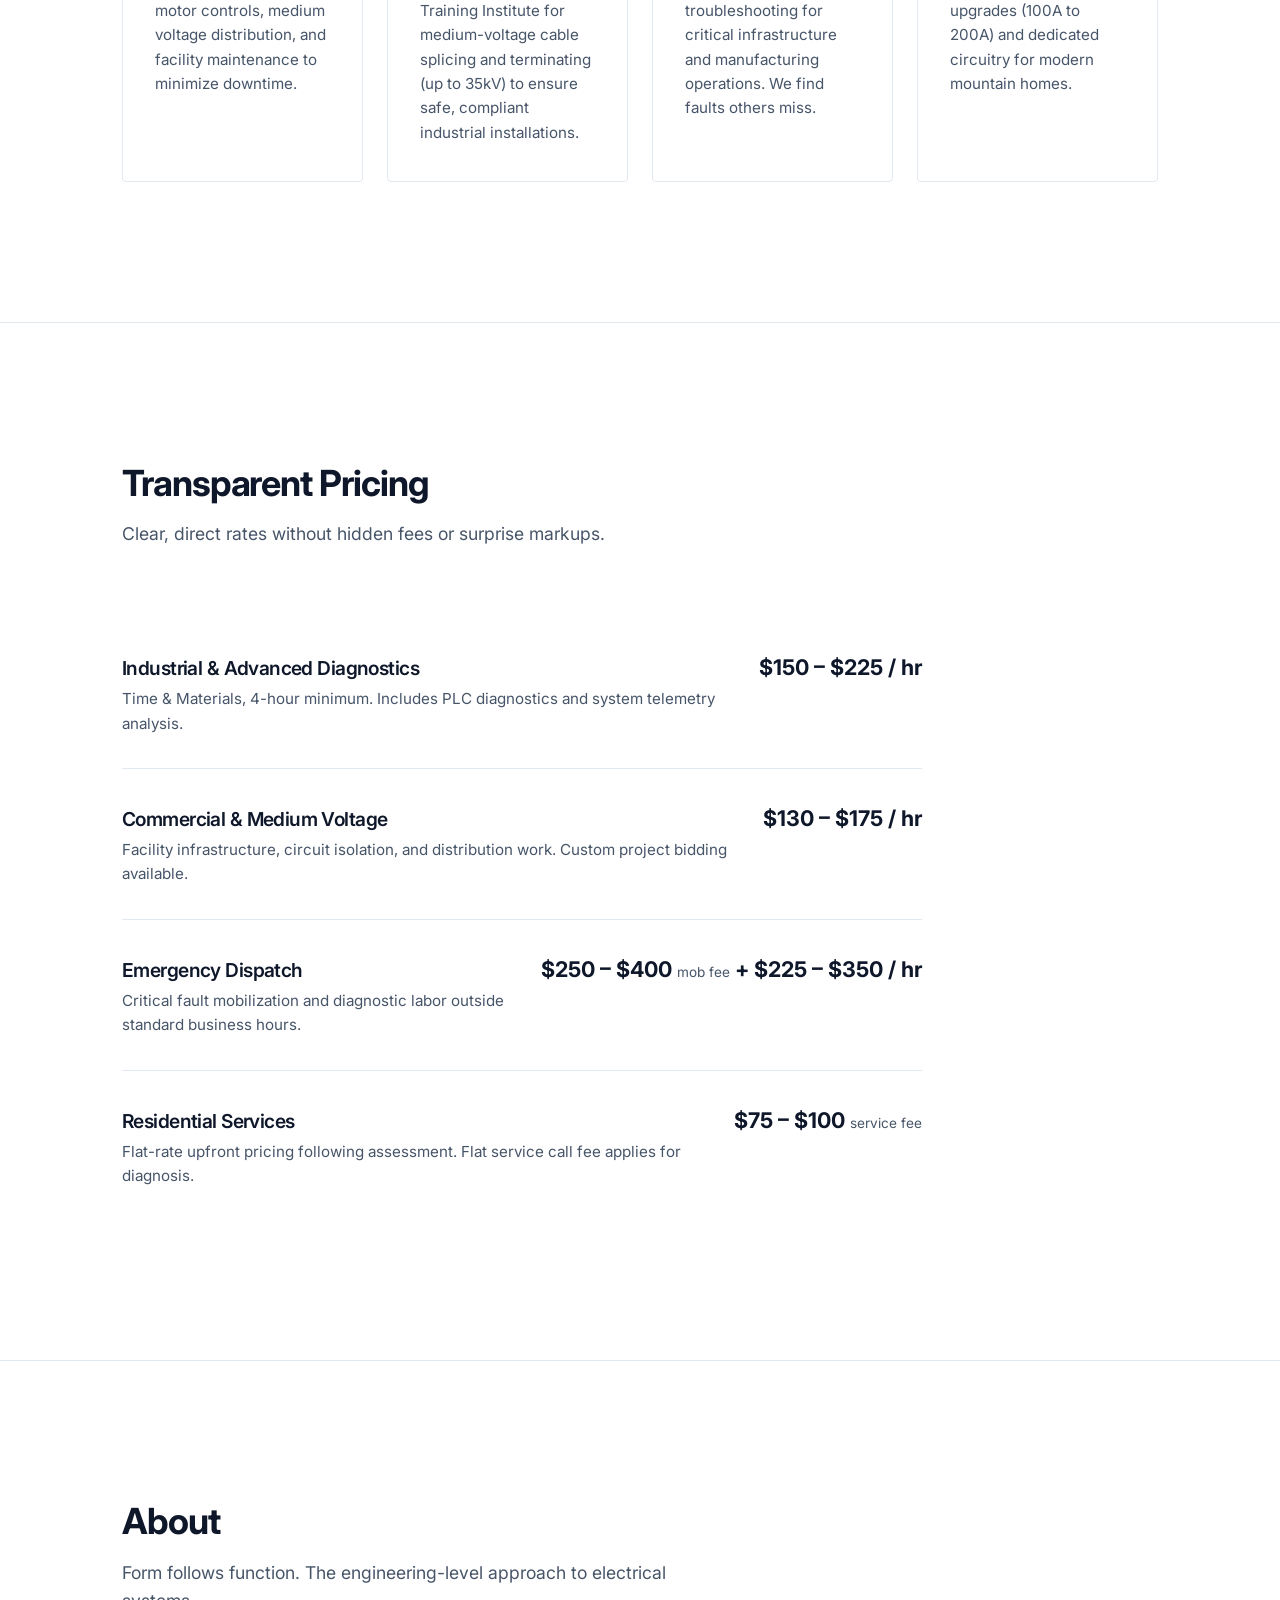
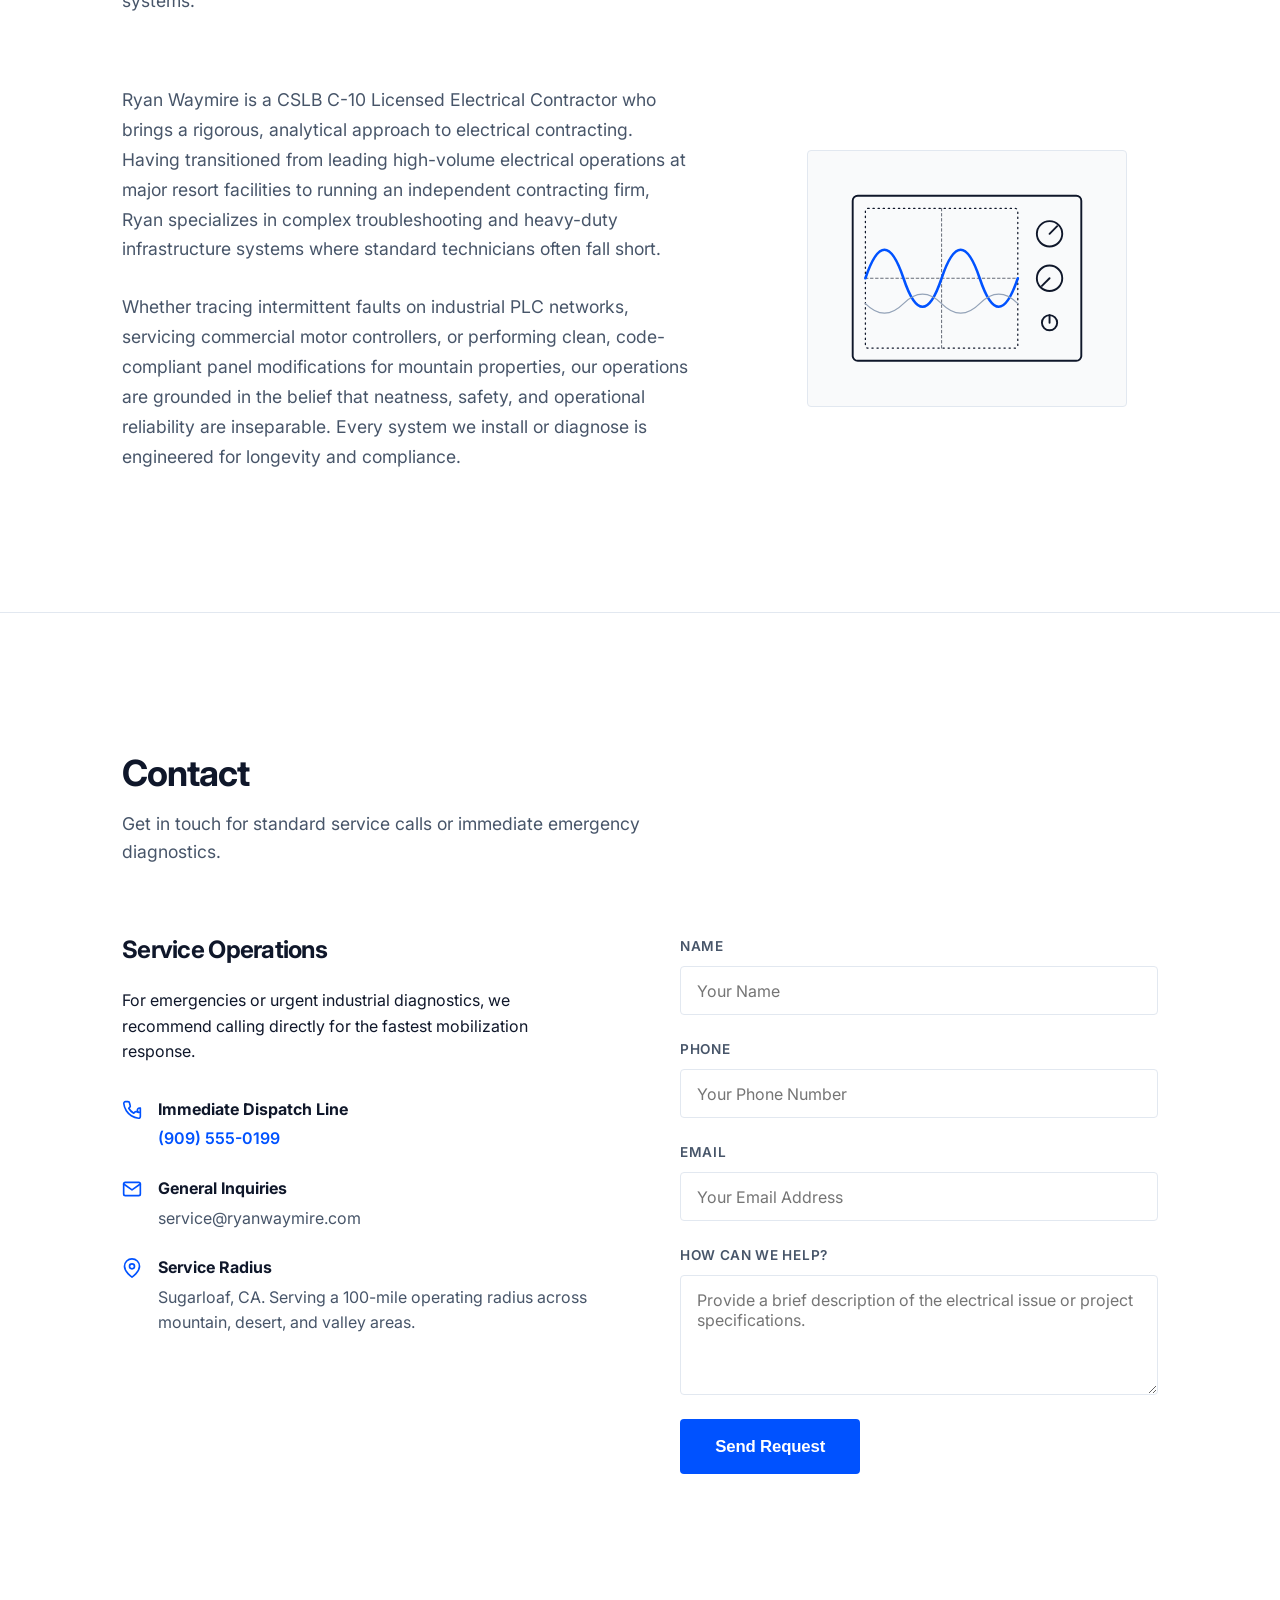
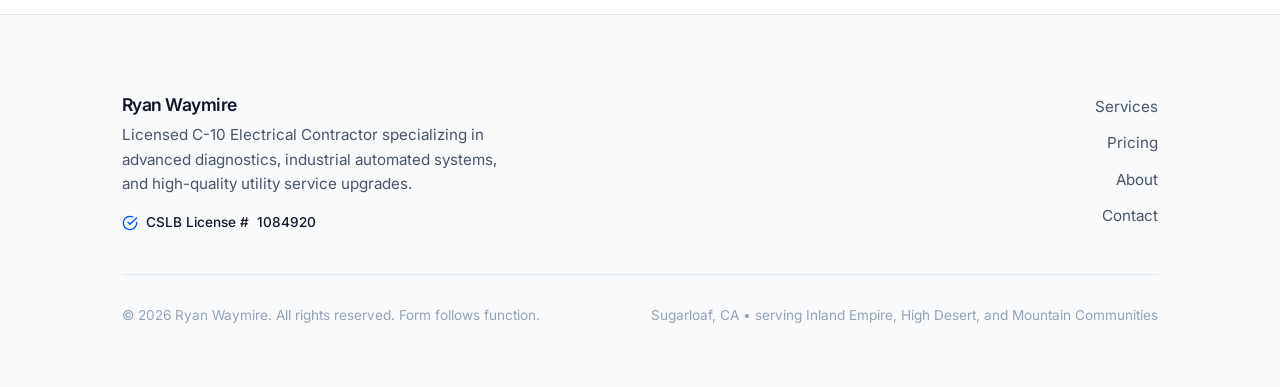
==== commit 245aa64b: "Remove Calendly booking links and integrations" ====
--- a/index.html
+++ b/index.html
@@ -48,7 +48,6 @@
         <!-- Native tel: link for instant mobile call during outages -->
         <div class="hero-actions">
           <a href="tel:+19095550199" class="btn" id="hero-cta-btn">Call for Service: (909) 555-0199</a>
-          <a href="https://calendly.com/ryanwaymire" target="_blank" rel="noopener" class="btn btn-secondary" id="hero-booking-btn">Book Appointment</a>
         </div>
       </div>
     </section>
@@ -246,18 +245,7 @@
                   <a href="mailto:service@ryanwaymire.com" id="contact-email-link">service@ryanwaymire.com</a>
                 </span>
               </li>
-              <li>
-                <svg xmlns="http://www.w3.org/2000/svg" viewBox="0 0 24 24" fill="none" stroke="currentColor" stroke-width="2" stroke-linecap="round" stroke-linejoin="round" aria-hidden="true">
-                  <rect x="3" y="4" width="18" height="18" rx="2" ry="2"></rect>
-                  <line x1="16" y1="2" x2="16" y2="6"></line>
-                  <line x1="8" y1="2" x2="8" y2="6"></line>
-                  <line x1="3" y1="10" x2="21" y2="10"></line>
-                </svg>
-                <span>
-                  <strong>Online Scheduling</strong>
-                  <a href="https://calendly.com/ryanwaymire" target="_blank" rel="noopener" id="contact-booking-link" style="font-weight: 600; color: var(--accent);">Book Appointment Online</a>
-                </span>
-              </li>
+
               <li>
                 <svg xmlns="http://www.w3.org/2000/svg" viewBox="0 0 24 24" fill="none" stroke="currentColor" stroke-width="2" stroke-linecap="round" stroke-linejoin="round">
                   <path d="M21 10c0 7-9 13-9 13s-9-6-9-13a9 9 0 0 1 18 0z"></path>
@@ -439,16 +427,7 @@
                   footerLicense.textContent = data.general.license;
                 }
               }
-              if (data.general.calendly) {
-                const heroBooking = document.getElementById('hero-booking-btn');
-                if (heroBooking) {
-                  heroBooking.href = data.general.calendly;
-                }
-                const contactBooking = document.getElementById('contact-booking-link');
-                if (contactBooking) {
-                  contactBooking.href = data.general.calendly;
-                }
-              }
+
             }
 
             if (data.hero) {
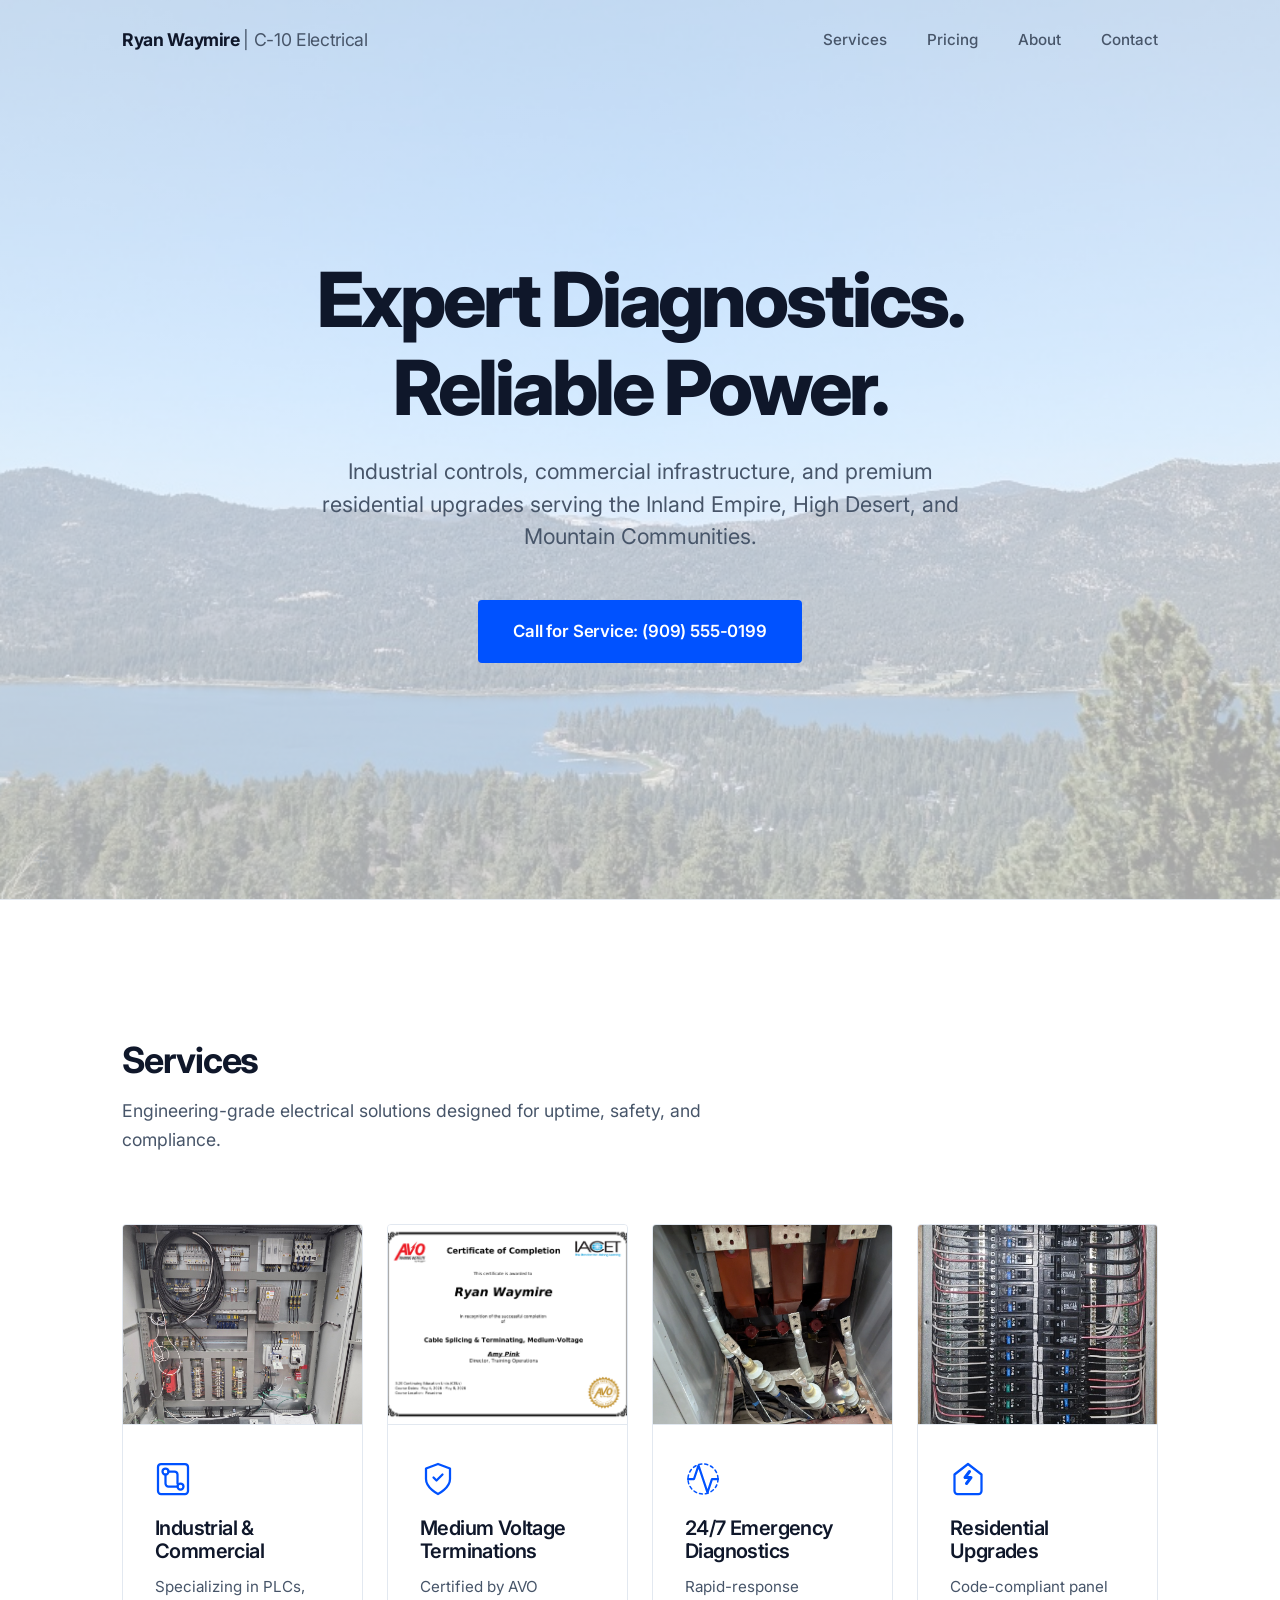
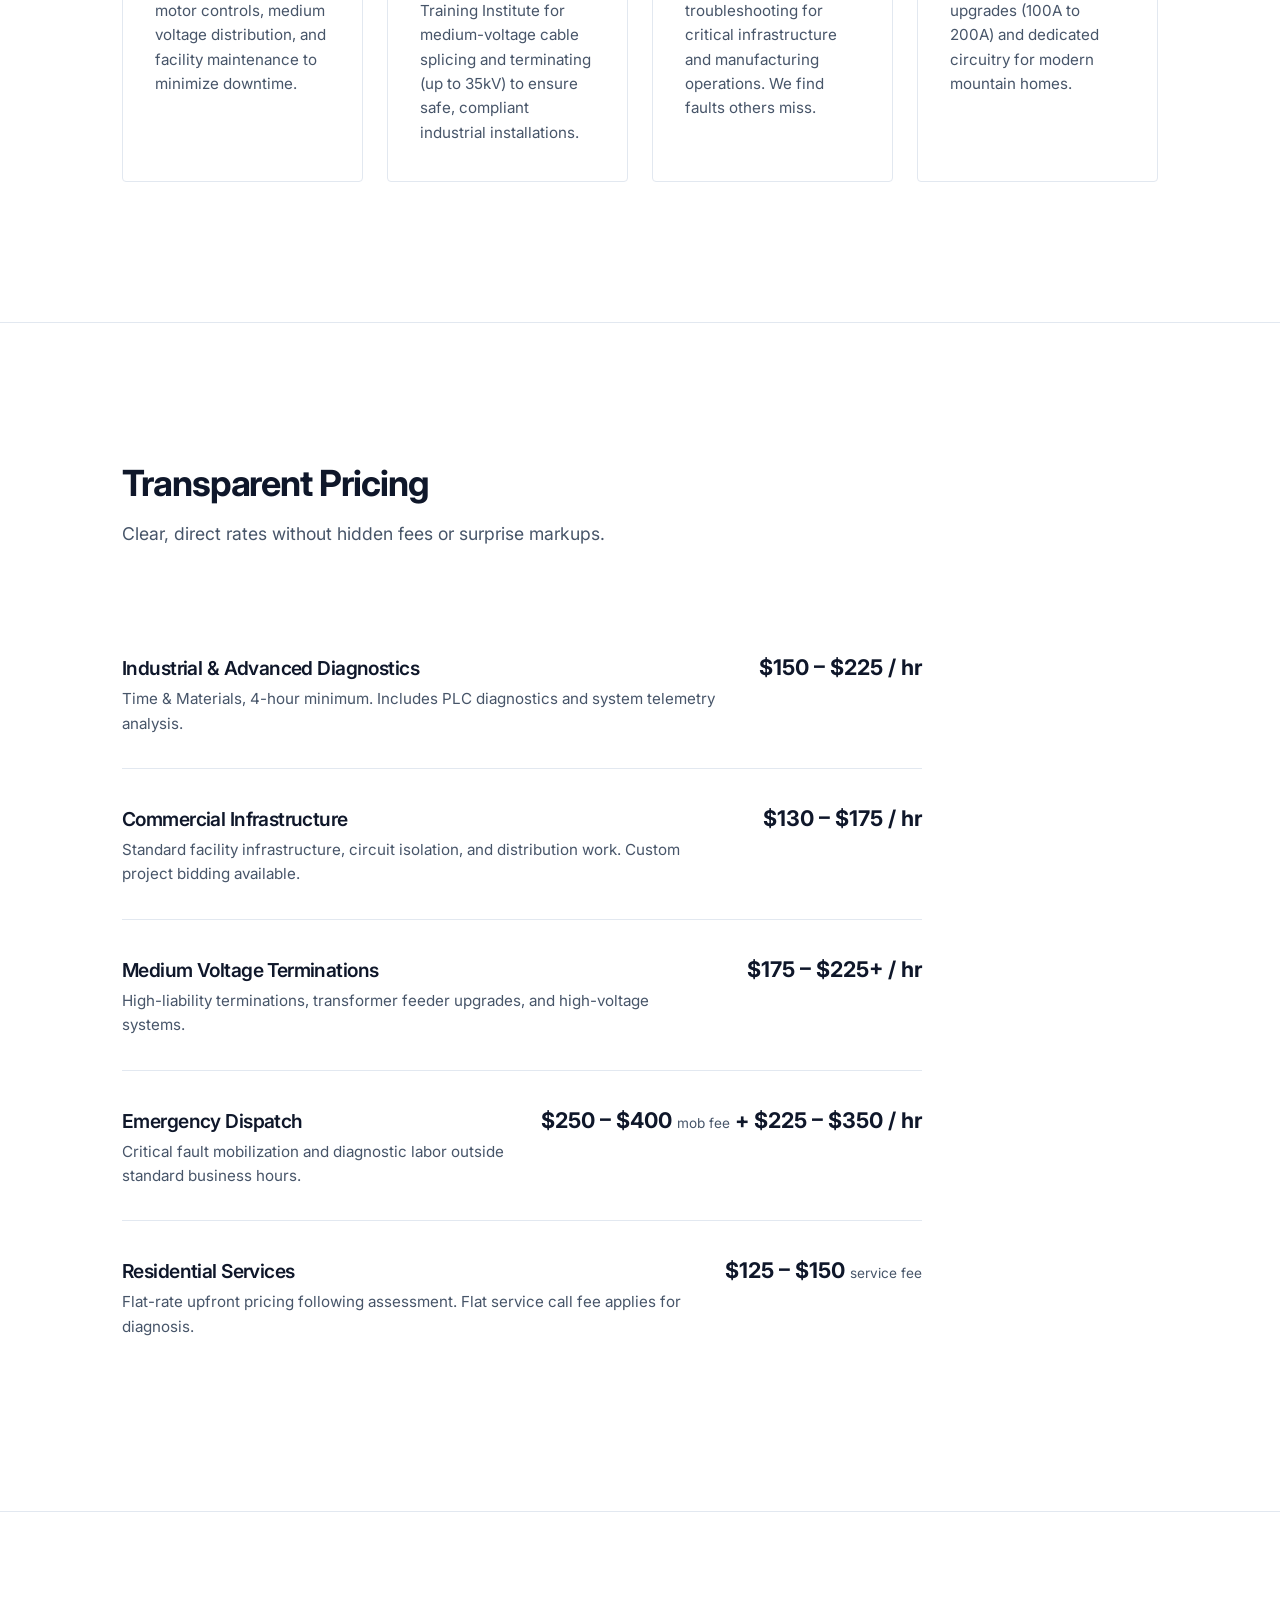
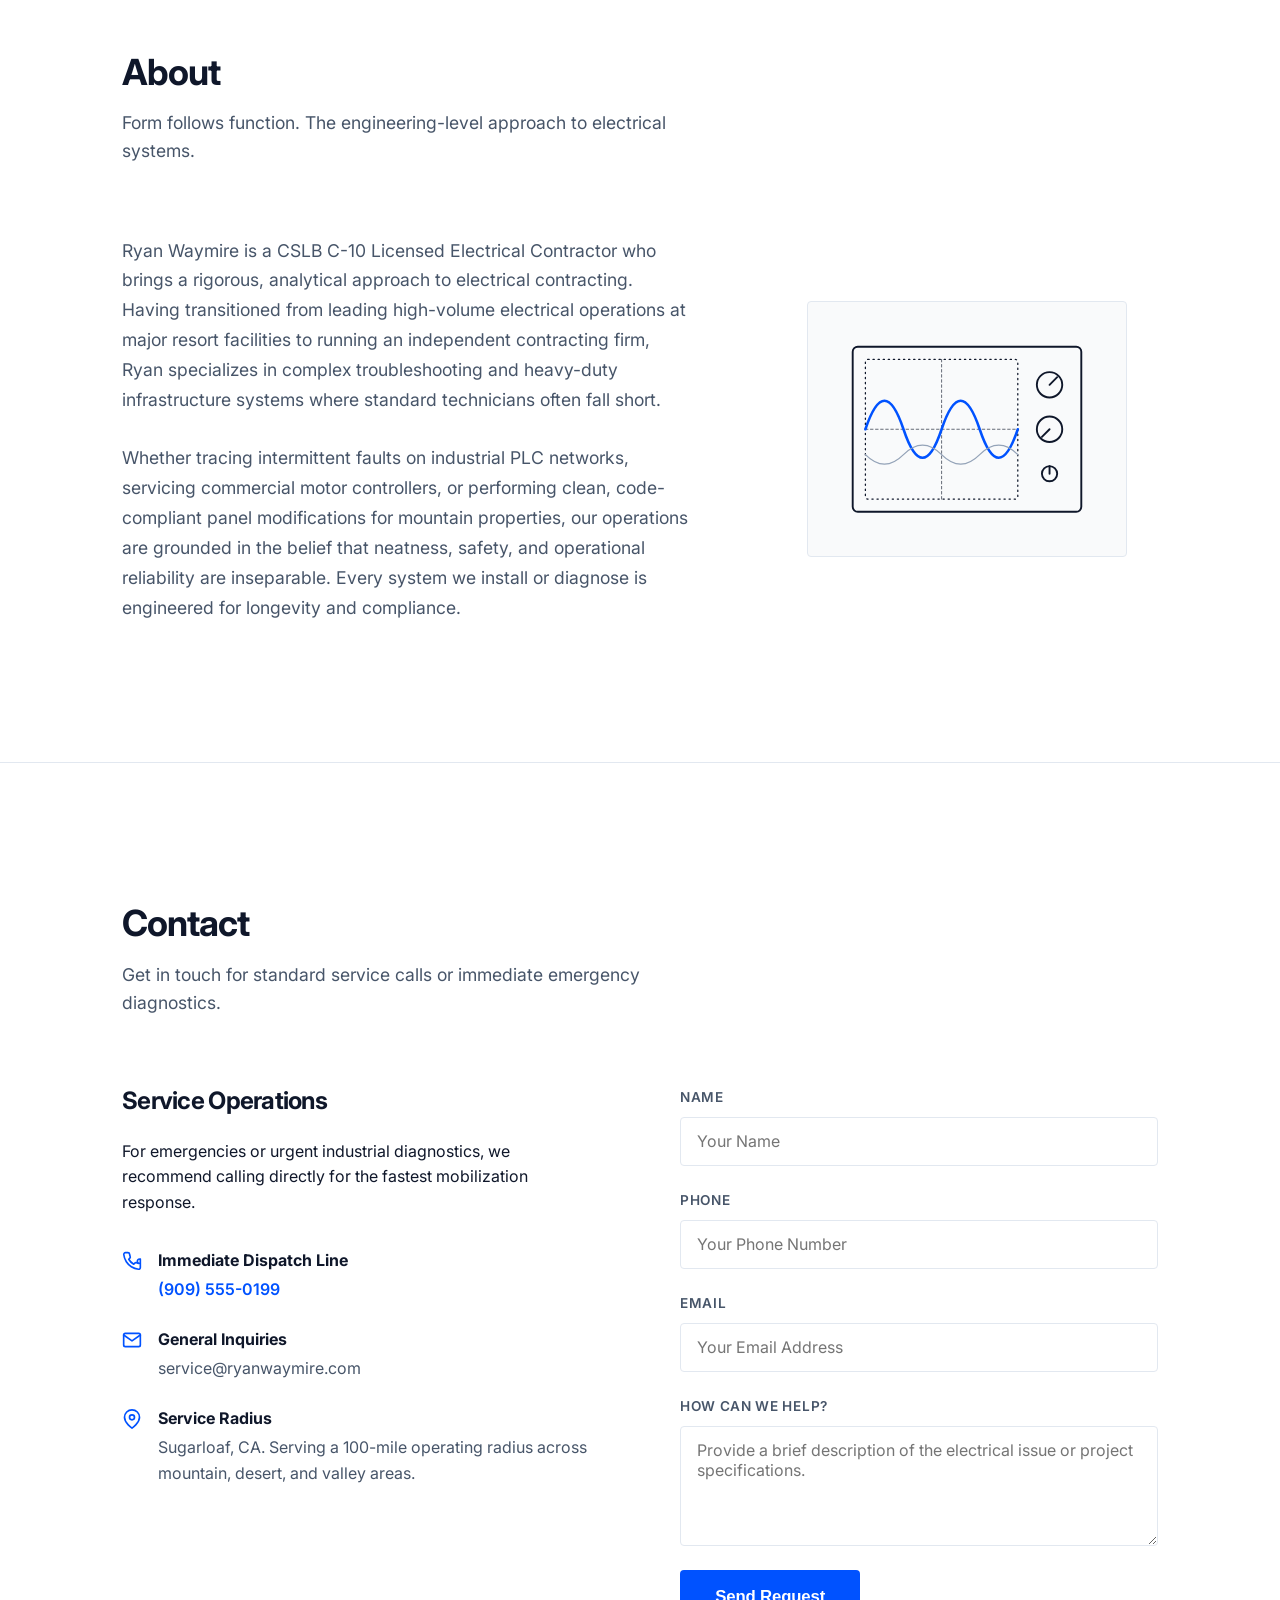
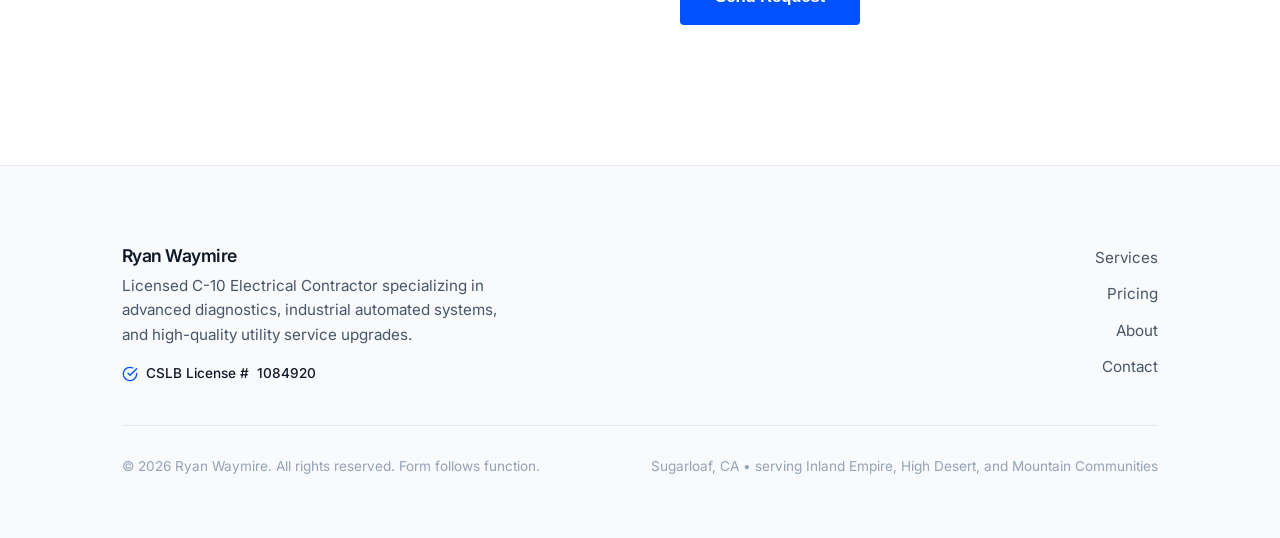
==== commit cc4cae9a: "chore: update pricing tiers and separate medium voltage rates" ====
--- a/index.html
+++ b/index.html
@@ -148,10 +148,18 @@
 
             <div class="pricing-row">
               <div class="pricing-info">
-                <h3 class="pricing-title">Commercial & Medium Voltage</h3>
-                <p class="pricing-details" id="p-com-details">Facility infrastructure, circuit isolation, and distribution work. Custom project bidding available.</p>
+                <h3 class="pricing-title">Commercial Infrastructure</h3>
+                <p class="pricing-details" id="p-com-details">Standard facility infrastructure, circuit isolation, and distribution work. Custom project bidding available.</p>
               </div>
               <div class="pricing-rate" id="p-com-rate">$130 – $175 / hr</div>
+            </div>
+
+            <div class="pricing-row">
+              <div class="pricing-info">
+                <h3 class="pricing-title">Medium Voltage Terminations</h3>
+                <p class="pricing-details" id="p-mv-details">High-liability terminations, transformer feeder upgrades, and high-voltage systems.</p>
+              </div>
+              <div class="pricing-rate" id="p-mv-rate">$175 – $225+ / hr</div>
             </div>
 
             <div class="pricing-row">
@@ -167,7 +175,7 @@
                 <h3 class="pricing-title">Residential Services</h3>
                 <p class="pricing-details" id="p-res-details">Flat-rate upfront pricing following assessment. Flat service call fee applies for diagnosis.</p>
               </div>
-              <div class="pricing-rate" id="p-res-rate">$75 – $100 <span style="font-size:0.85rem; font-weight:normal; color:var(--text-secondary);">service fee</span></div>
+              <div class="pricing-rate" id="p-res-rate">$125 – $150 <span style="font-size:0.85rem; font-weight:normal; color:var(--text-secondary);">service fee</span></div>
             </div>
 
           </div>
@@ -471,6 +479,12 @@
                   document.getElementById('p-com-rate').textContent = data.pricing.commercial.rate;
                 }
               }
+              if (data.pricing.mv) {
+                if (data.pricing.mv.details) document.getElementById('p-mv-details').textContent = data.pricing.mv.details;
+                if (data.pricing.mv.rate) {
+                  document.getElementById('p-mv-rate').textContent = data.pricing.mv.rate;
+                }
+              }
               if (data.pricing.emergency) {
                 if (data.pricing.emergency.details) document.getElementById('p-em-details').textContent = data.pricing.emergency.details;
                 if (data.pricing.emergency.rate) {
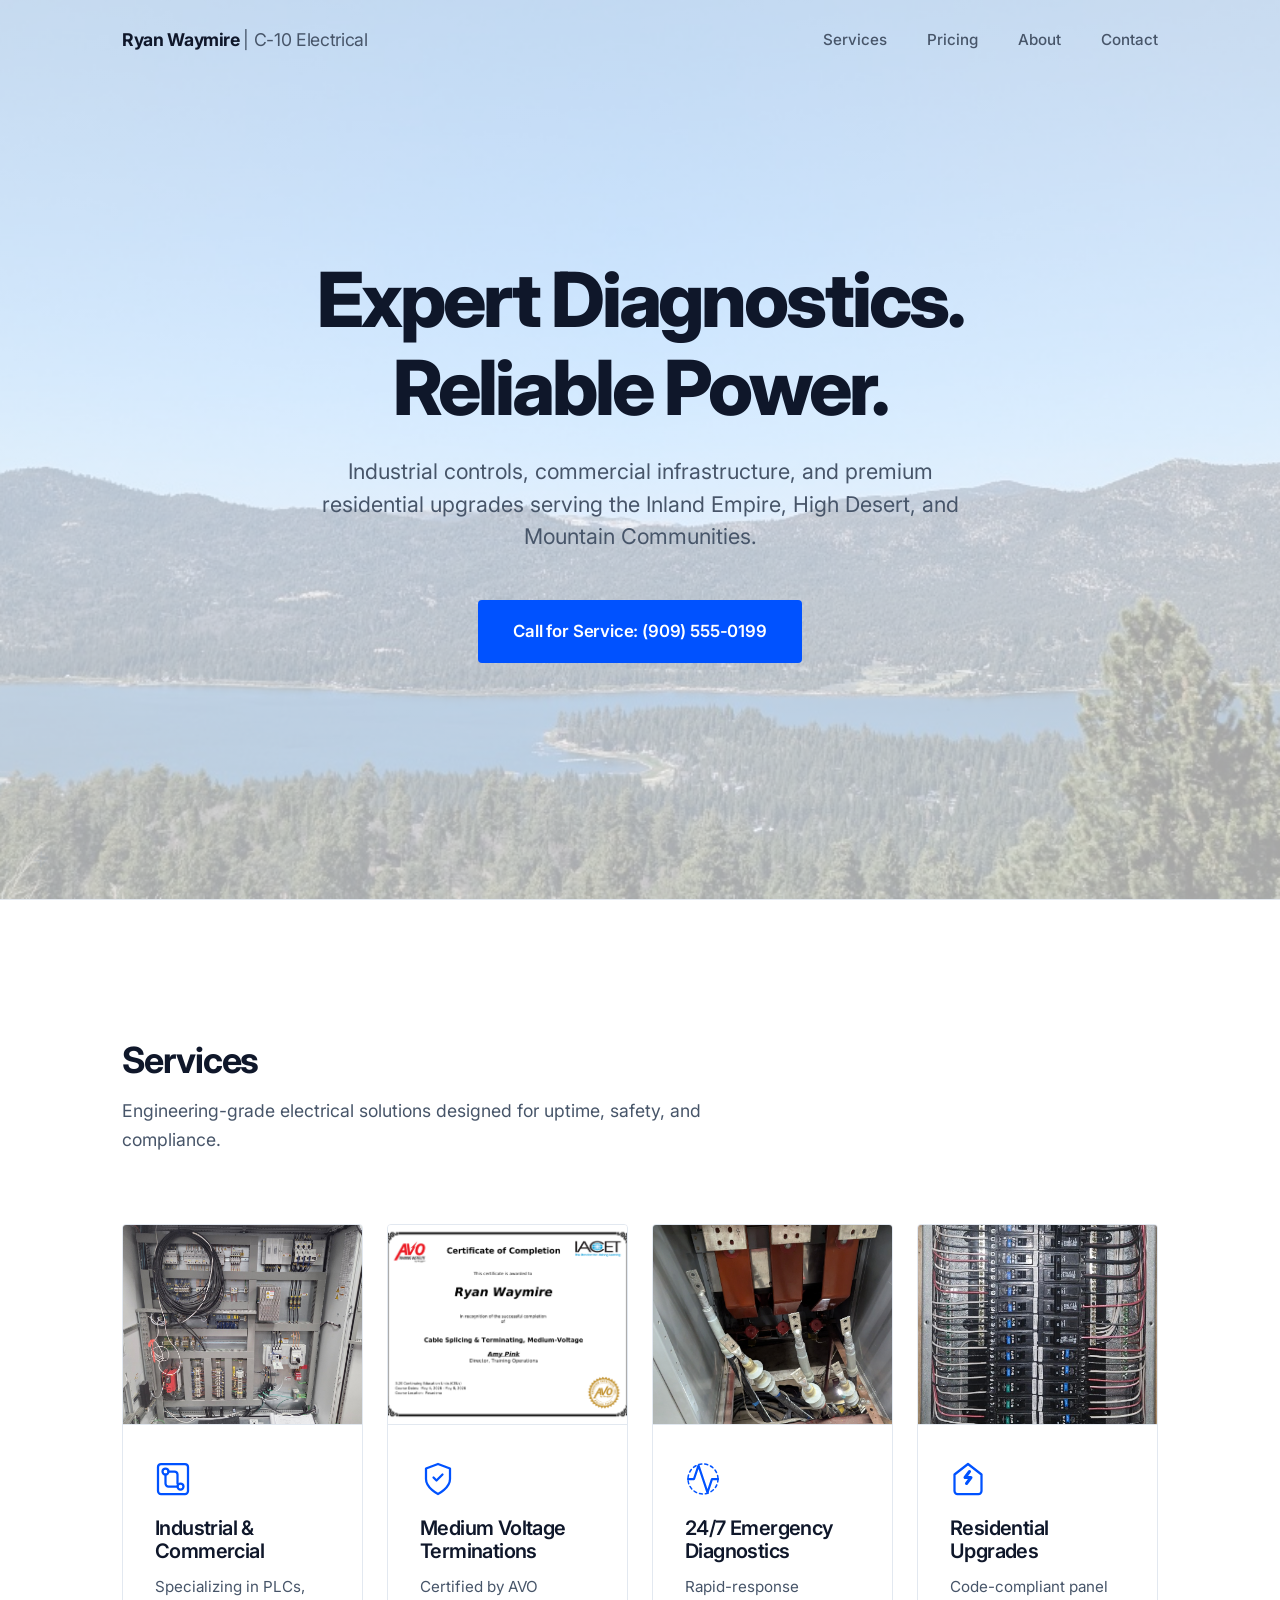
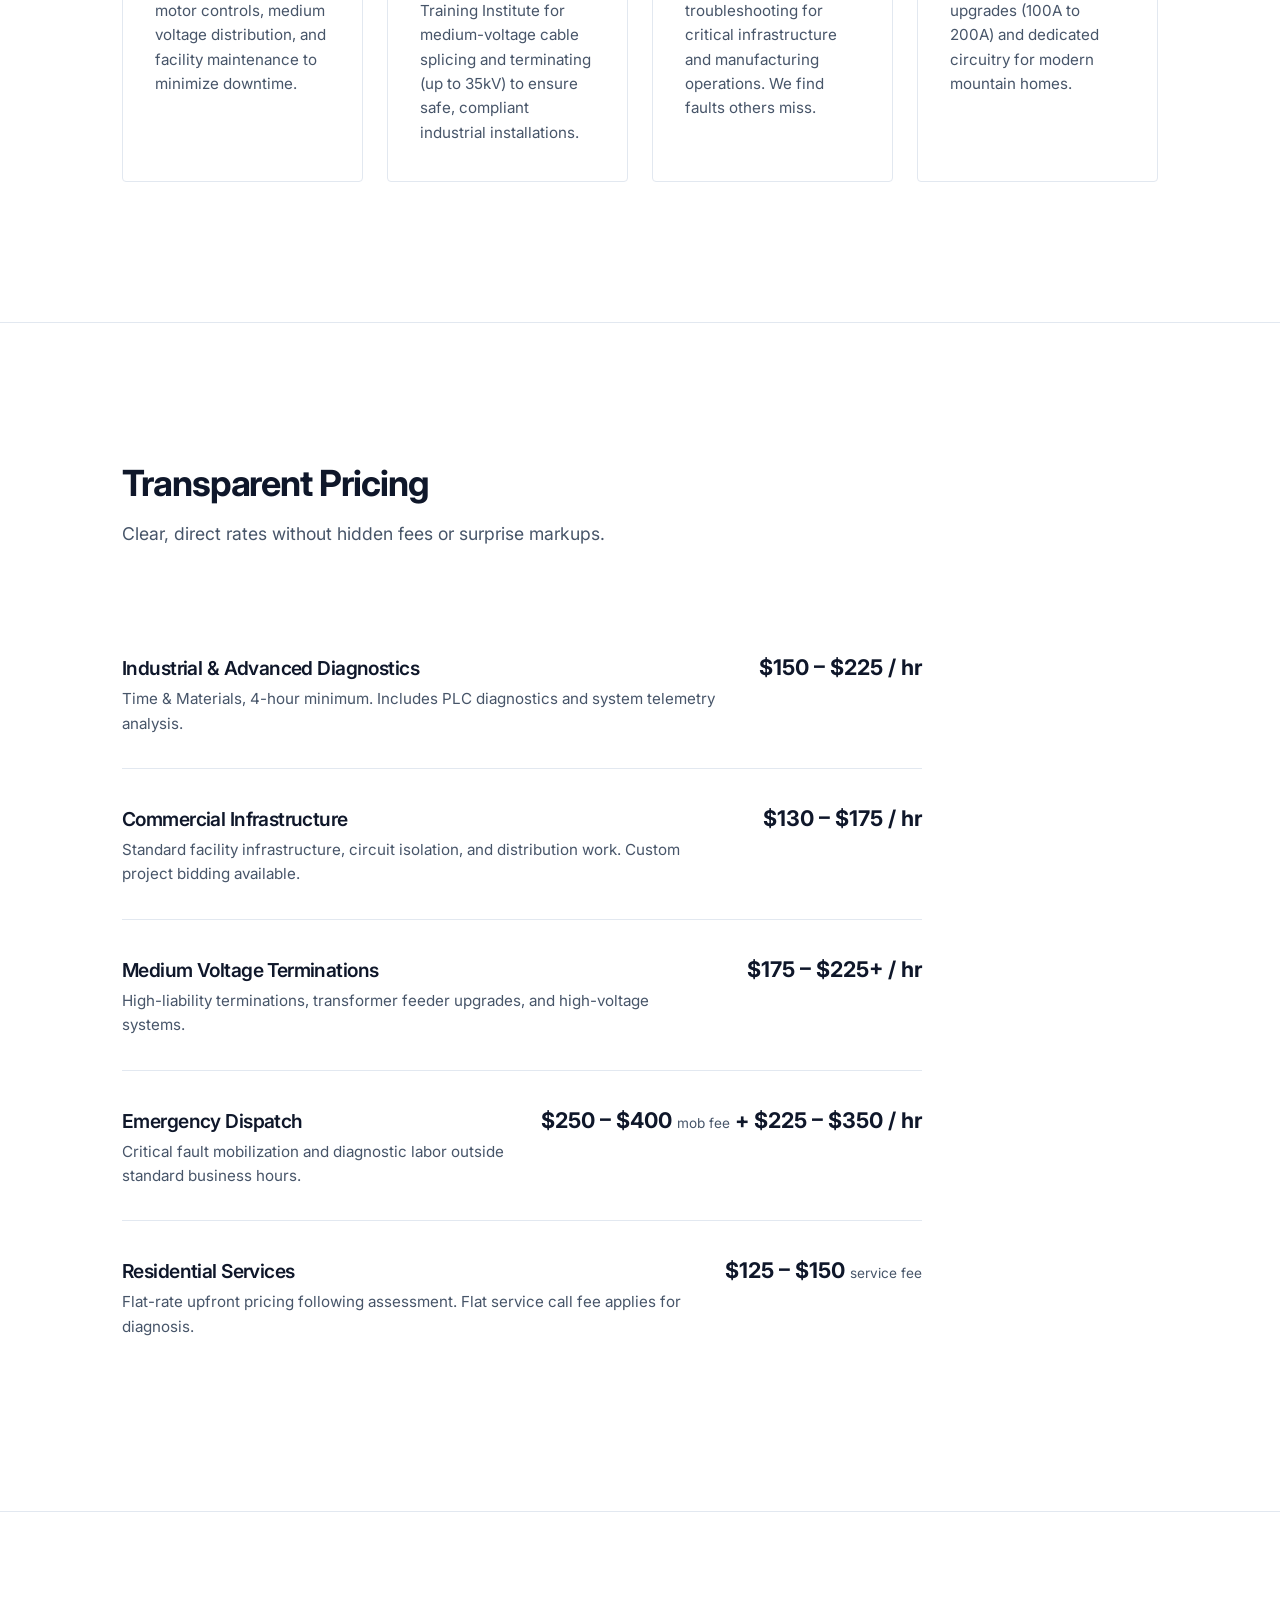
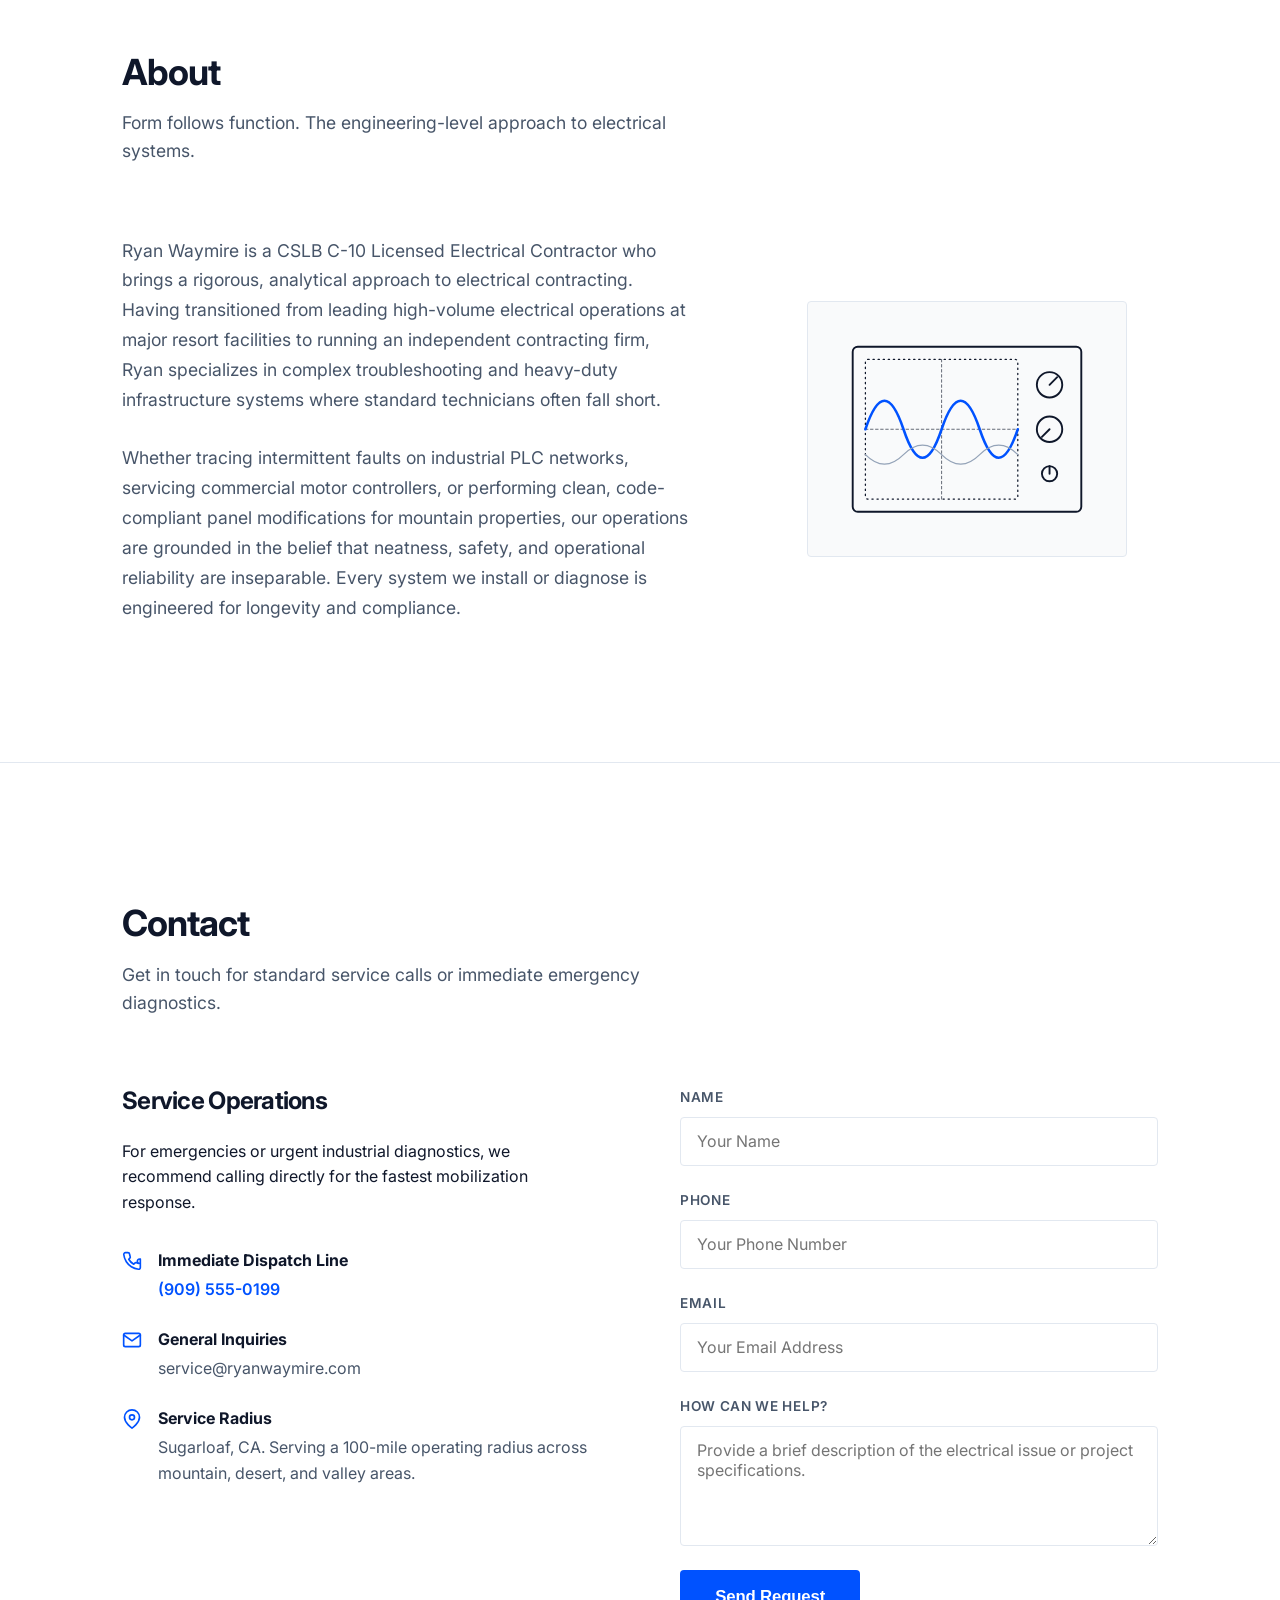
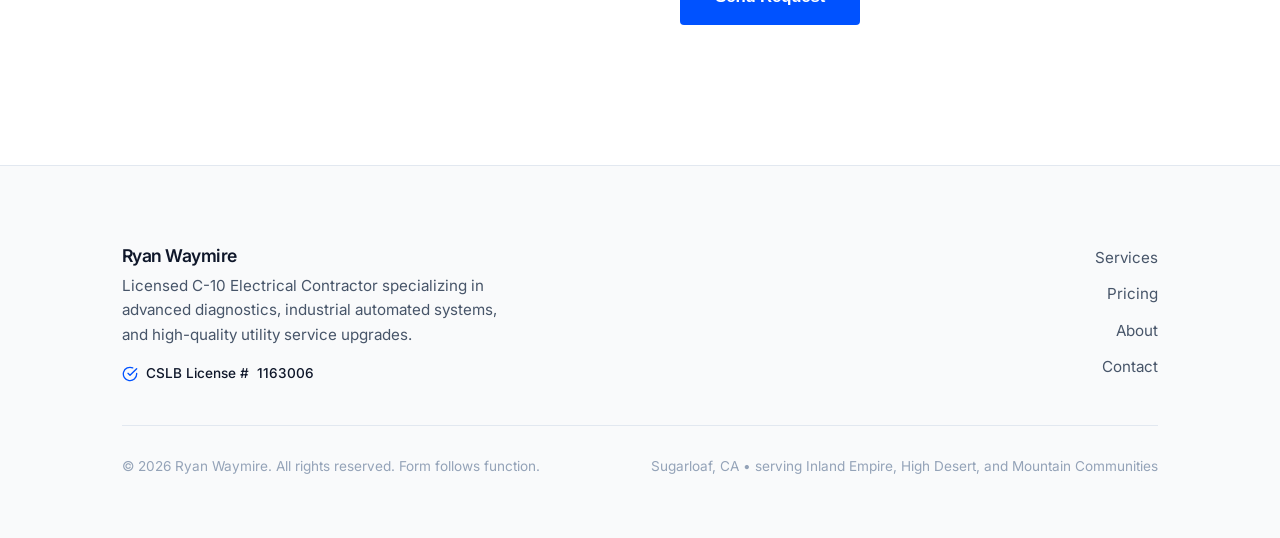
==== commit 4e557432: "chore: update CSLB C-10 license number to 1163006" ====
--- a/index.html
+++ b/index.html
@@ -269,21 +269,23 @@
 
           <div>
             <form class="contact-form" id="service-contact-form">
+              <input type="hidden" name="access_key" value="29cbe3d1-038a-4684-a8a0-a1fa76fc188b">
+              
               <div class="form-group">
                 <label for="form-name">Name</label>
-                <input type="text" id="form-name" class="form-control" placeholder="Your Name" required>
+                <input type="text" id="form-name" name="name" class="form-control" placeholder="Your Name" required>
               </div>
               <div class="form-group">
                 <label for="form-phone">Phone</label>
-                <input type="tel" id="form-phone" class="form-control" placeholder="Your Phone Number" required>
+                <input type="tel" id="form-phone" name="phone" class="form-control" placeholder="Your Phone Number" required>
               </div>
               <div class="form-group">
                 <label for="form-email">Email</label>
-                <input type="email" id="form-email" class="form-control" placeholder="Your Email Address" required>
+                <input type="email" id="form-email" name="email" class="form-control" placeholder="Your Email Address" required>
               </div>
               <div class="form-group">
                 <label for="form-message">How can we help?</label>
-                <textarea id="form-message" class="form-control" placeholder="Provide a brief description of the electrical issue or project specifications." required></textarea>
+                <textarea id="form-message" name="message" class="form-control" placeholder="Provide a brief description of the electrical issue or project specifications." required></textarea>
               </div>
               <button type="submit" class="btn" style="align-self: flex-start;">Send Request</button>
               <div id="form-feedback" style="display: none; padding: 1rem; border-radius: 4px; font-weight: 500; font-size: 0.95rem; margin-top: 1rem;"></div>
@@ -307,7 +309,7 @@
                 <path d="M22 11.08V12a10 10 0 1 1-5.93-9.14"></path>
                 <polyline points="22 4 12 14.01 9 11.01"></polyline>
               </svg>
-              CSLB License # <span id="footer-license-num">1084920</span>
+              CSLB License # <span id="footer-license-num">1163006</span>
             </span>
           </div>
         </div>
@@ -363,7 +365,7 @@
         });
       }
 
-      // Contact Form client-side feedback
+      // Contact Form client-side feedback and submission to Web3Forms
       const contactForm = document.getElementById('service-contact-form');
       const formFeedback = document.getElementById('form-feedback');
 
@@ -371,24 +373,48 @@
         contactForm.addEventListener('submit', (e) => {
           e.preventDefault();
           
-          // Disable button during feedback
           const submitBtn = contactForm.querySelector('button[type="submit"]');
           submitBtn.disabled = true;
           submitBtn.textContent = 'Sending...';
 
-          setTimeout(() => {
+          // Gather form data
+          const formData = new FormData(contactForm);
+          formData.append("subject", "New Lead from Waymire Electric Website");
+          formData.append("from_name", "Waymire Electric Website");
+
+          fetch('https://api.web3forms.com/submit', {
+            method: 'POST',
+            body: formData
+          })
+          .then(async (response) => {
+            let json = await response.json();
+            if (response.status == 200) {
+              formFeedback.style.display = 'block';
+              formFeedback.style.backgroundColor = 'rgba(46, 204, 113, 0.1)';
+              formFeedback.style.color = '#2ecc71';
+              formFeedback.style.border = '1px solid rgba(46, 204, 113, 0.2)';
+              formFeedback.textContent = 'Thank you, Ryan will contact you shortly.';
+              contactForm.reset();
+            } else {
+              console.log(response);
+              formFeedback.style.display = 'block';
+              formFeedback.style.backgroundColor = 'rgba(231, 76, 60, 0.1)';
+              formFeedback.style.color = '#e74c3c';
+              formFeedback.style.border = '1px solid rgba(231, 76, 60, 0.2)';
+              formFeedback.textContent = json.message || 'Something went wrong. Please call directly.';
+            }
+          })
+          .catch((error) => {
+            console.log(error);
             formFeedback.style.display = 'block';
-            formFeedback.style.backgroundColor = 'rgba(0, 82, 255, 0.08)';
-            formFeedback.style.color = 'var(--accent)';
-            formFeedback.style.border = '1px solid rgba(0, 82, 255, 0.2)';
-            formFeedback.textContent = 'Thank you, Ryan will contact you shortly.';
-
-            // Reset form fields
-            contactForm.reset();
+            formFeedback.style.backgroundColor = 'rgba(231, 76, 60, 0.1)';
+            formFeedback.style.color = '#e74c3c';
+            formFeedback.style.border = '1px solid rgba(231, 76, 60, 0.2)';
+            formFeedback.textContent = 'Something went wrong. Please call directly.';
+          })
+          .then(() => {
             submitBtn.disabled = false;
             submitBtn.textContent = 'Send Request';
-
-            // Clear notice after 5 seconds
             setTimeout(() => {
               formFeedback.style.opacity = '0';
               formFeedback.style.transition = 'opacity 0.5s ease';
@@ -396,8 +422,8 @@
                 formFeedback.style.display = 'none';
                 formFeedback.style.opacity = '1';
               }, 500);
-            }, 5000);
-          }, 800);
+            }, 6000);
+          });
         });
       }
 
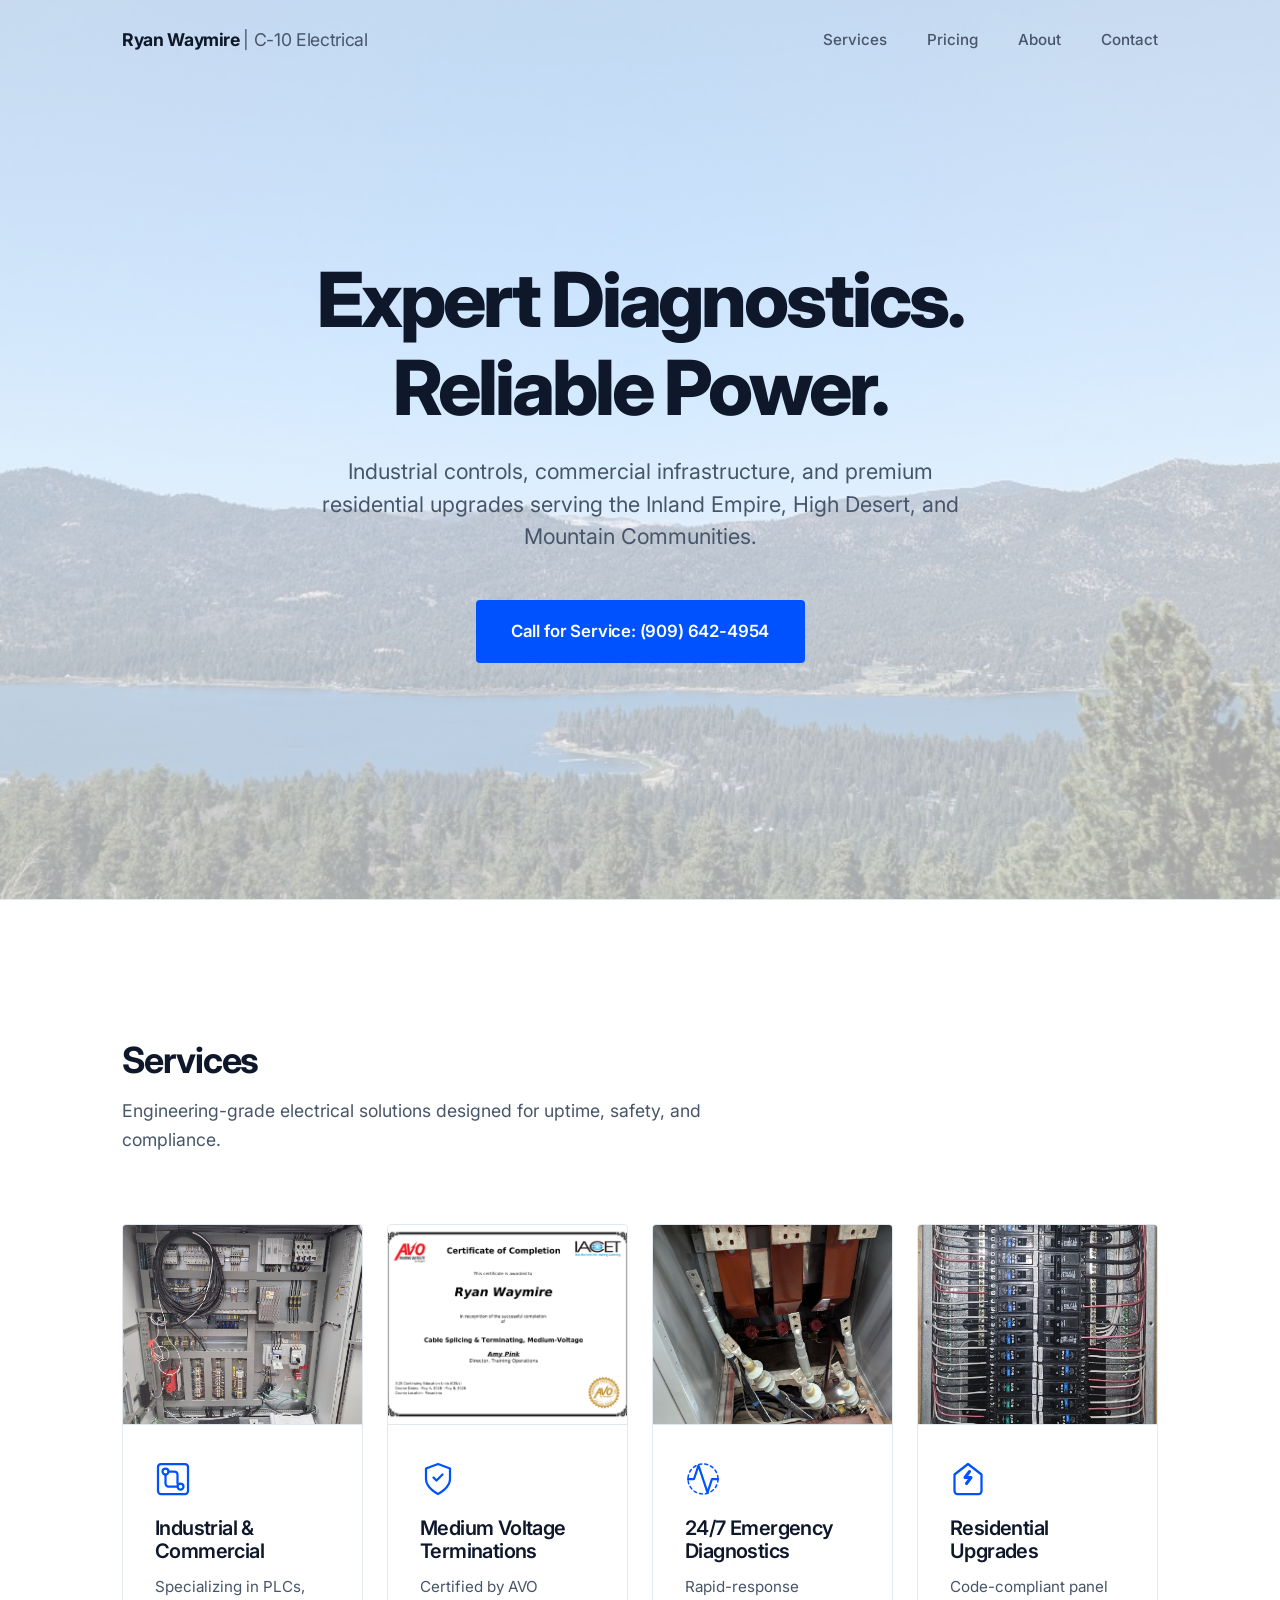
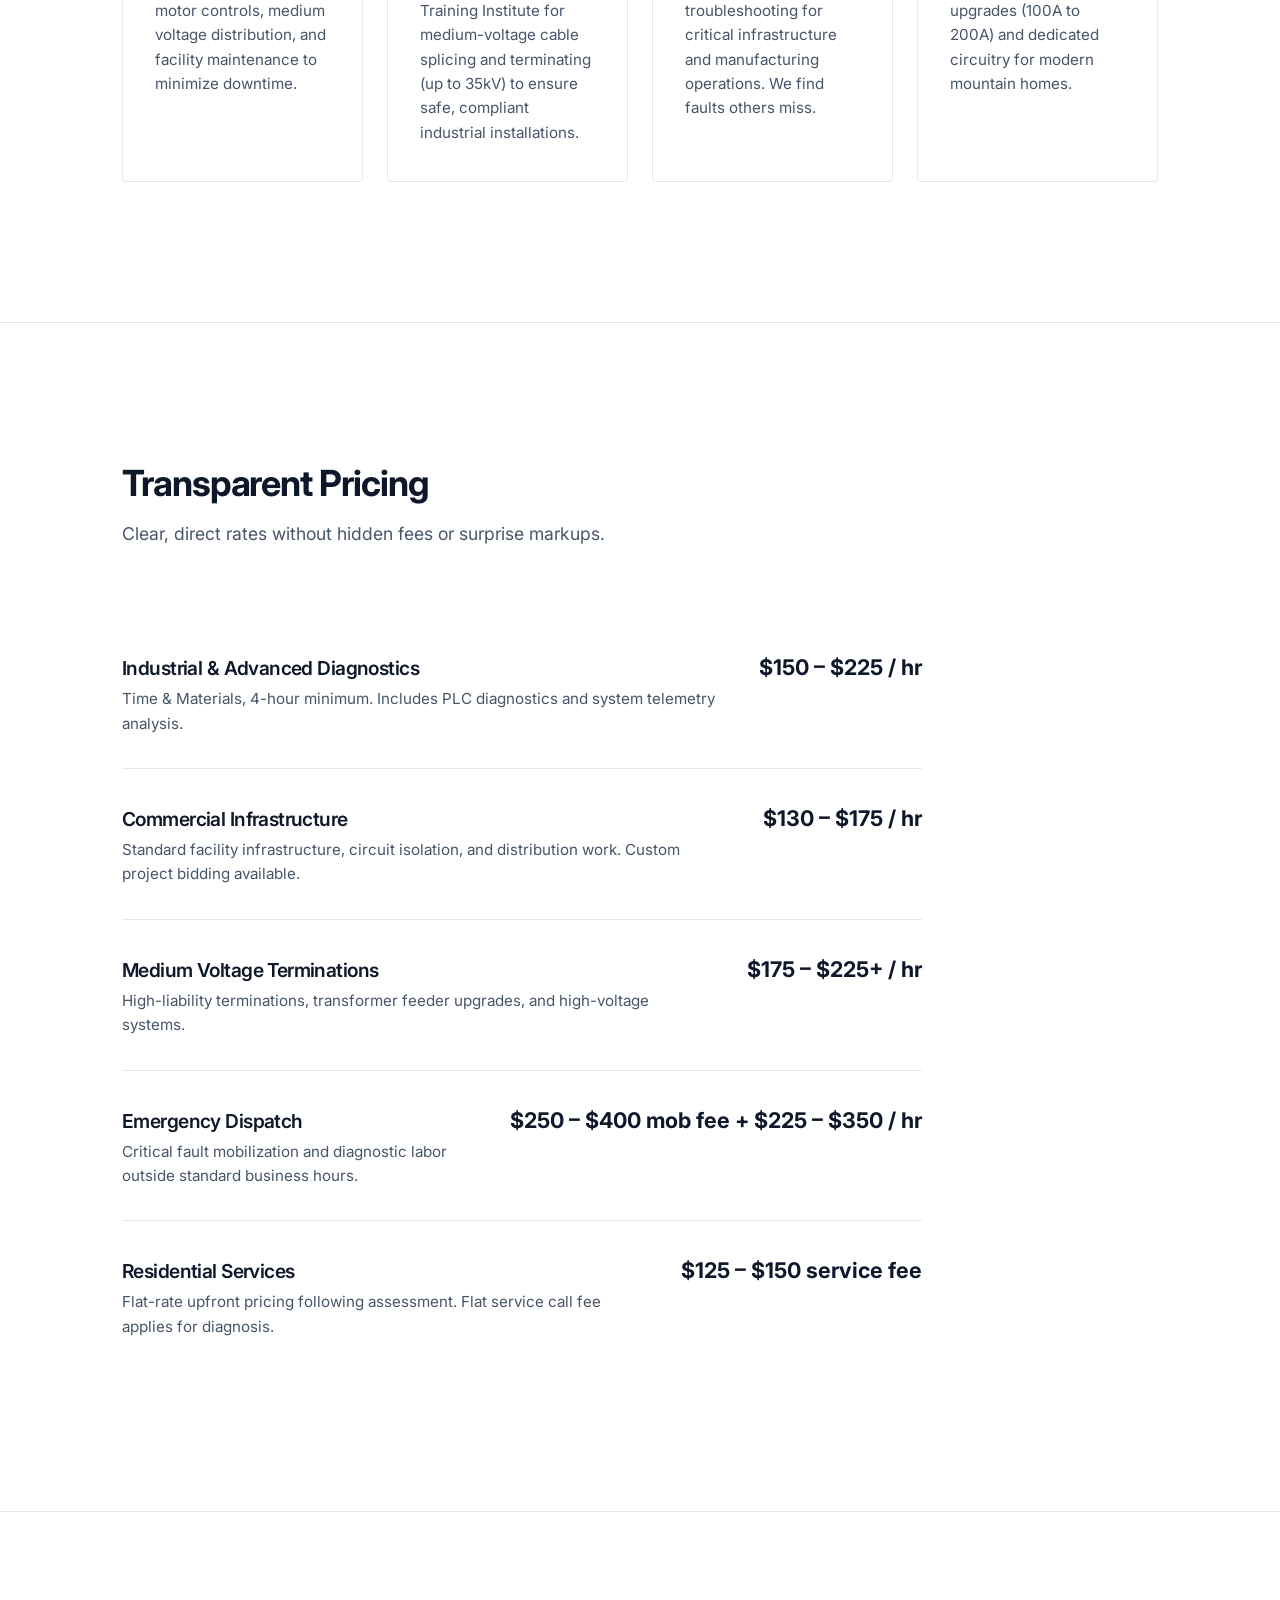
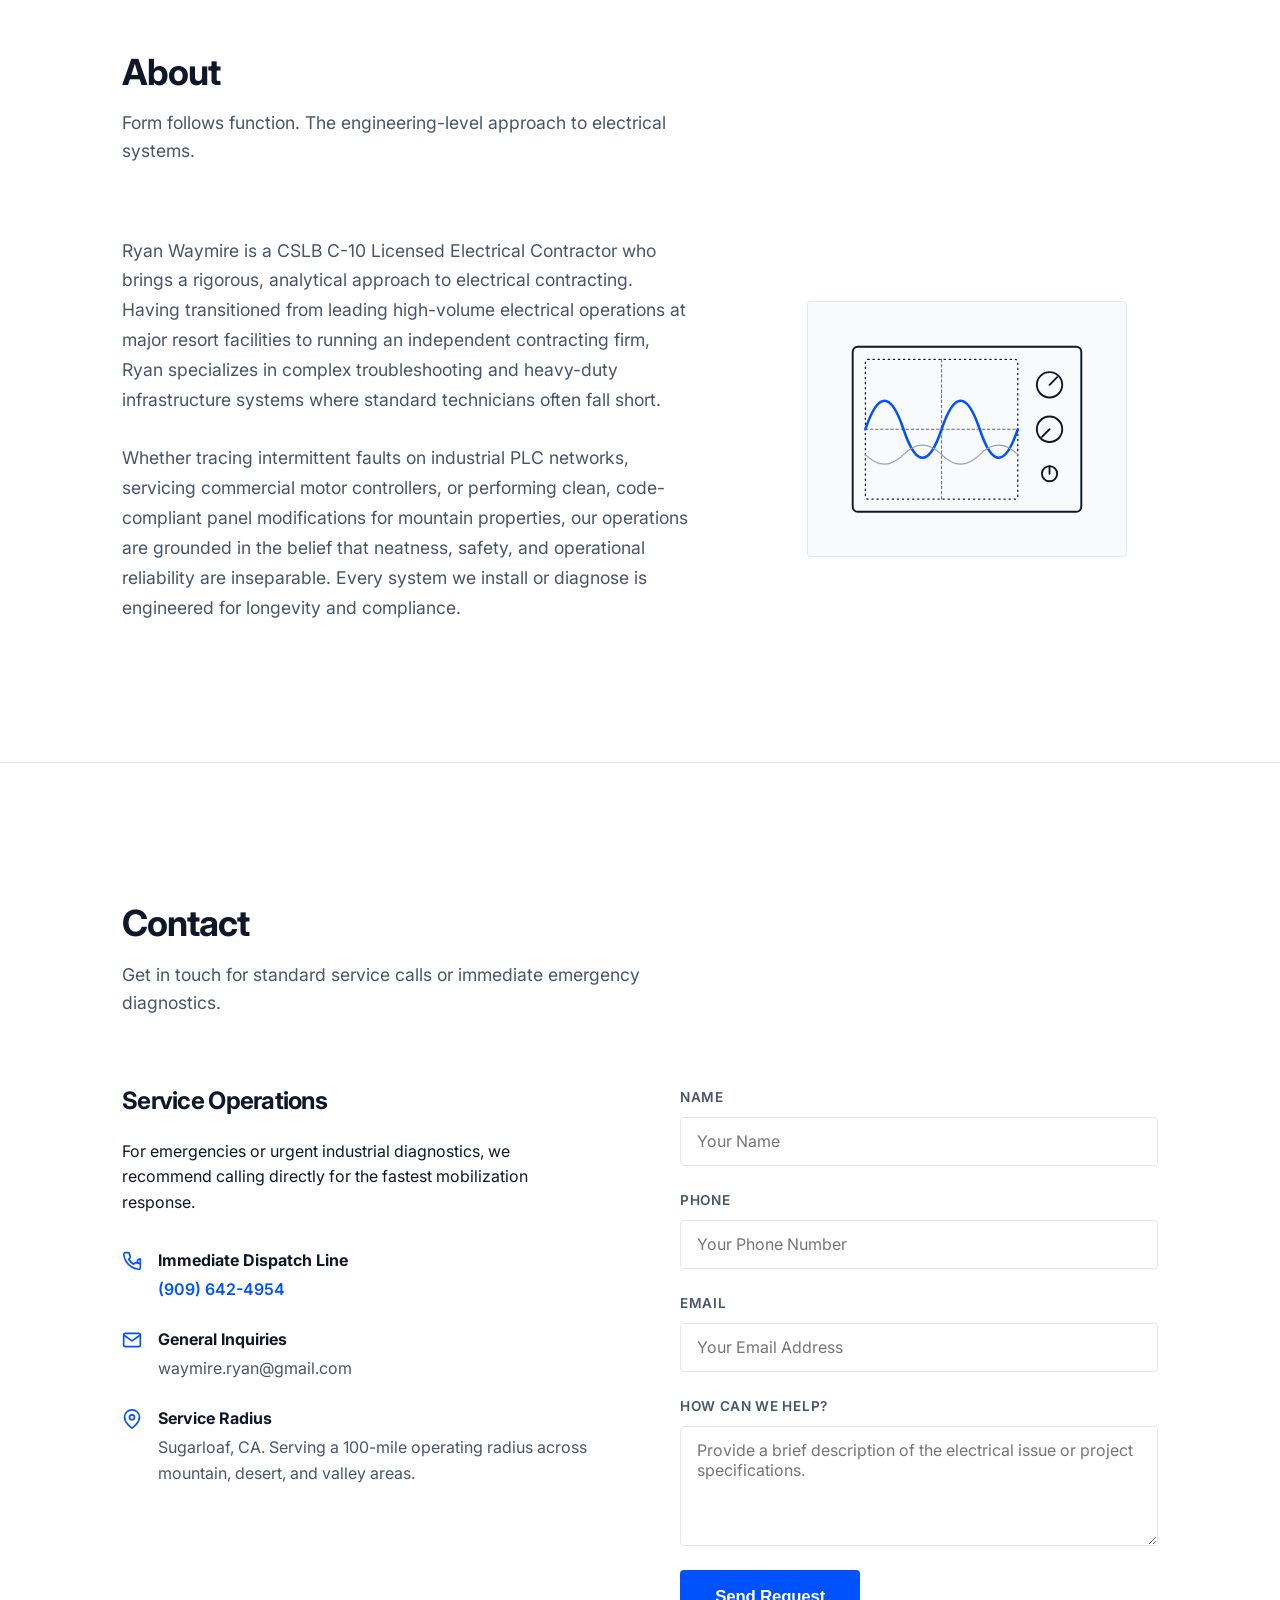
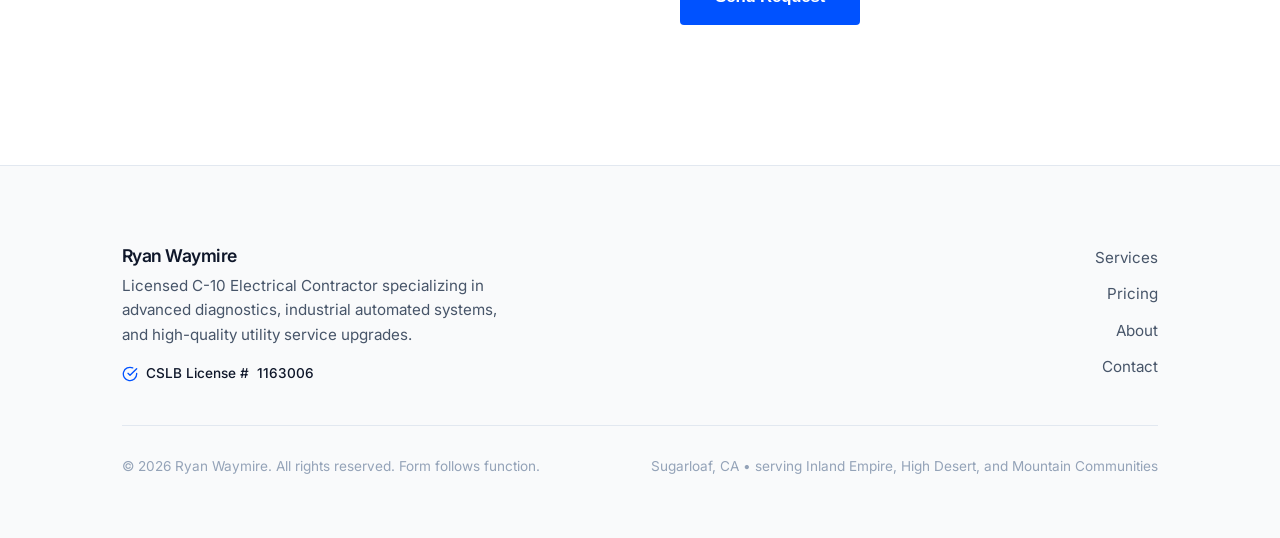
==== commit b70f4135: "fix: persist license 1163006 in content.json and prevent TBD overwrite" ====
--- a/index.html
+++ b/index.html
@@ -455,7 +455,7 @@
                   contactEmail.textContent = data.general.email;
                 }
               }
-              if (data.general.license) {
+              if (data.general.license && data.general.license !== 'TBD') {
                 const footerLicense = document.getElementById('footer-license-num');
                 if (footerLicense) {
                   footerLicense.textContent = data.general.license;
